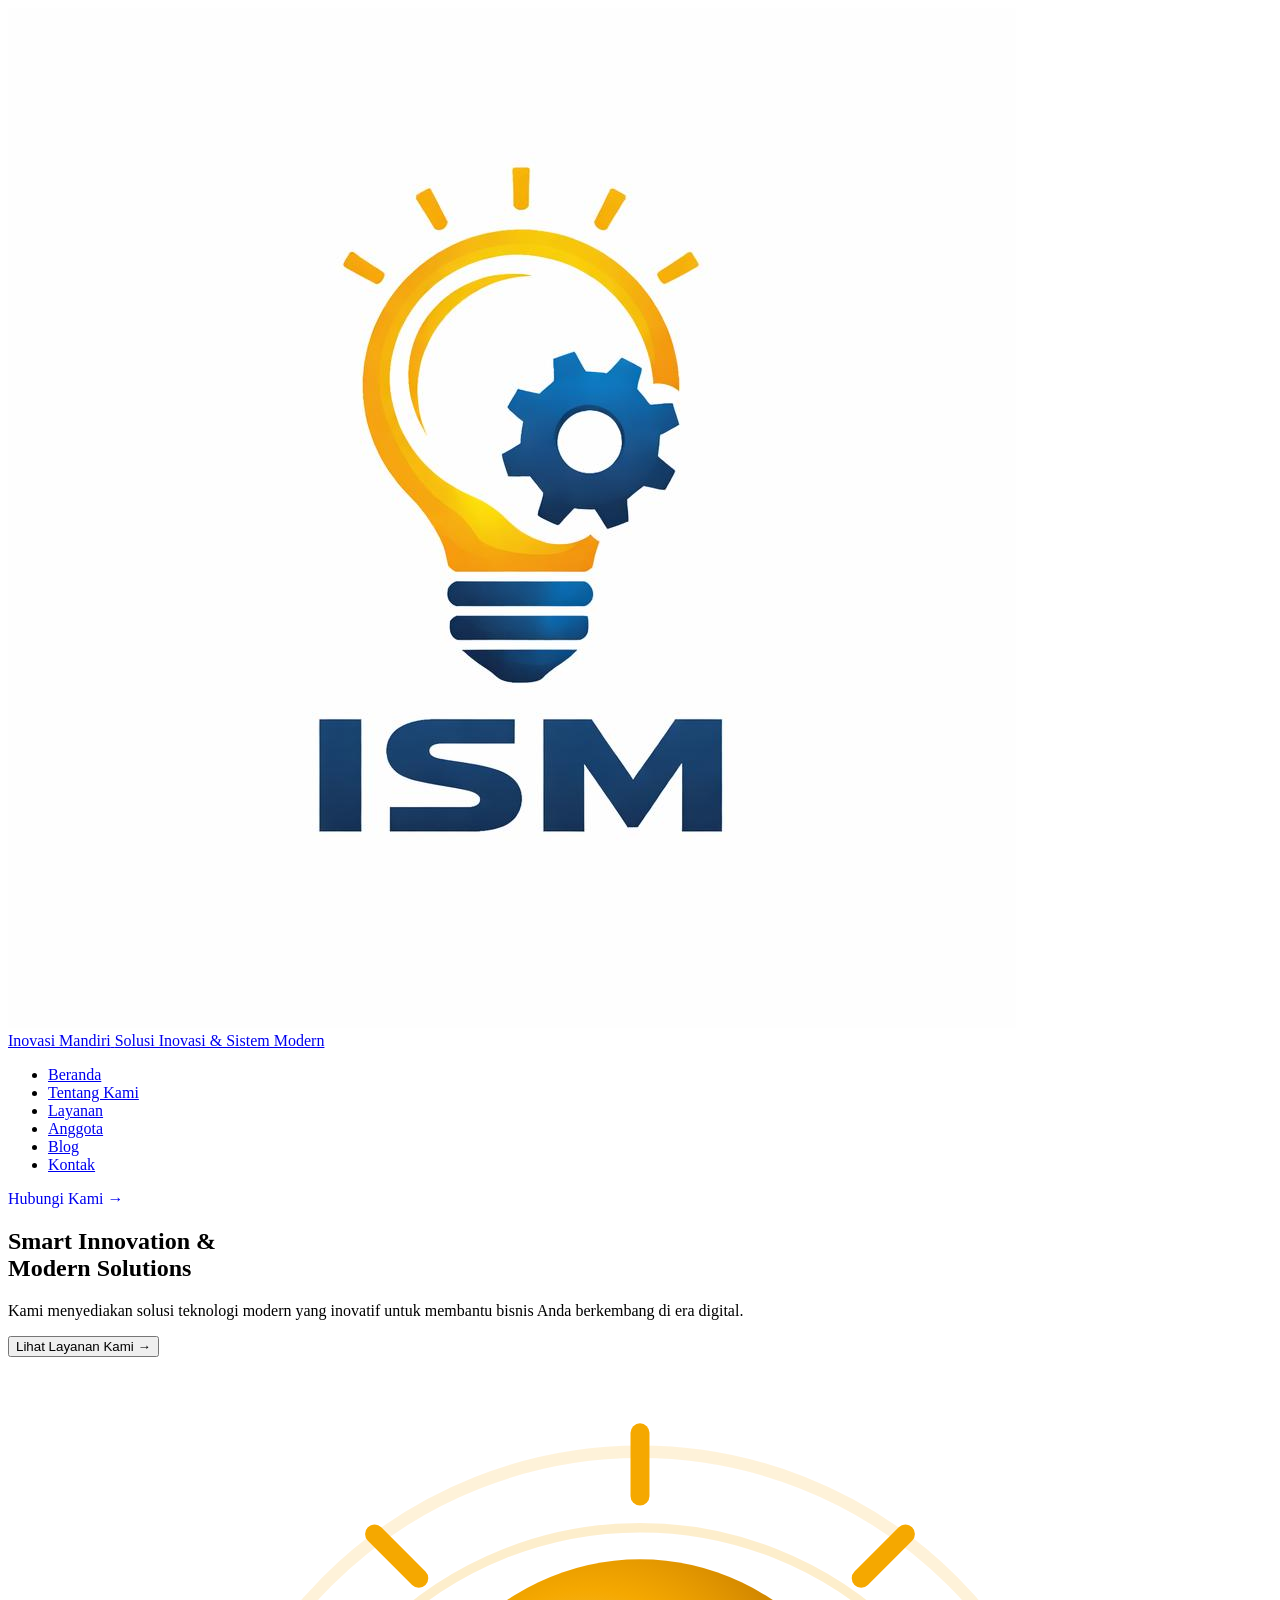
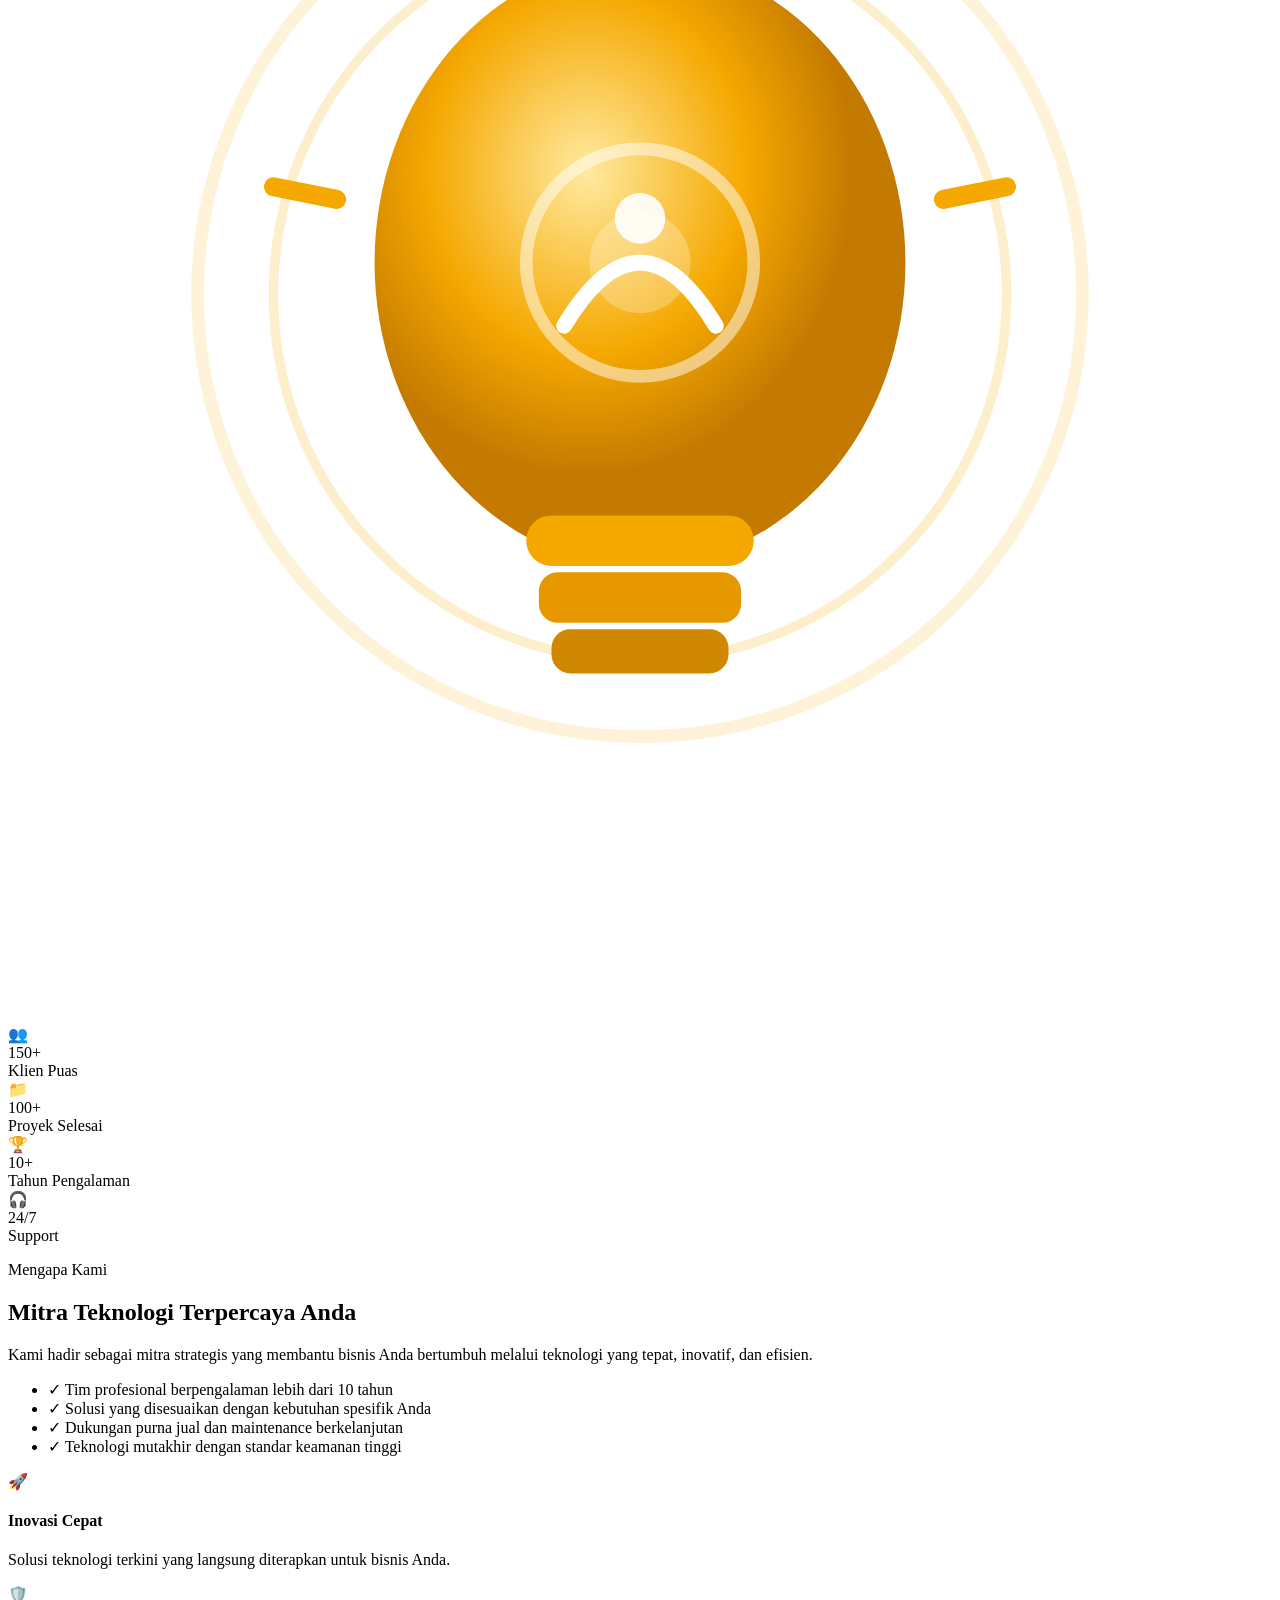
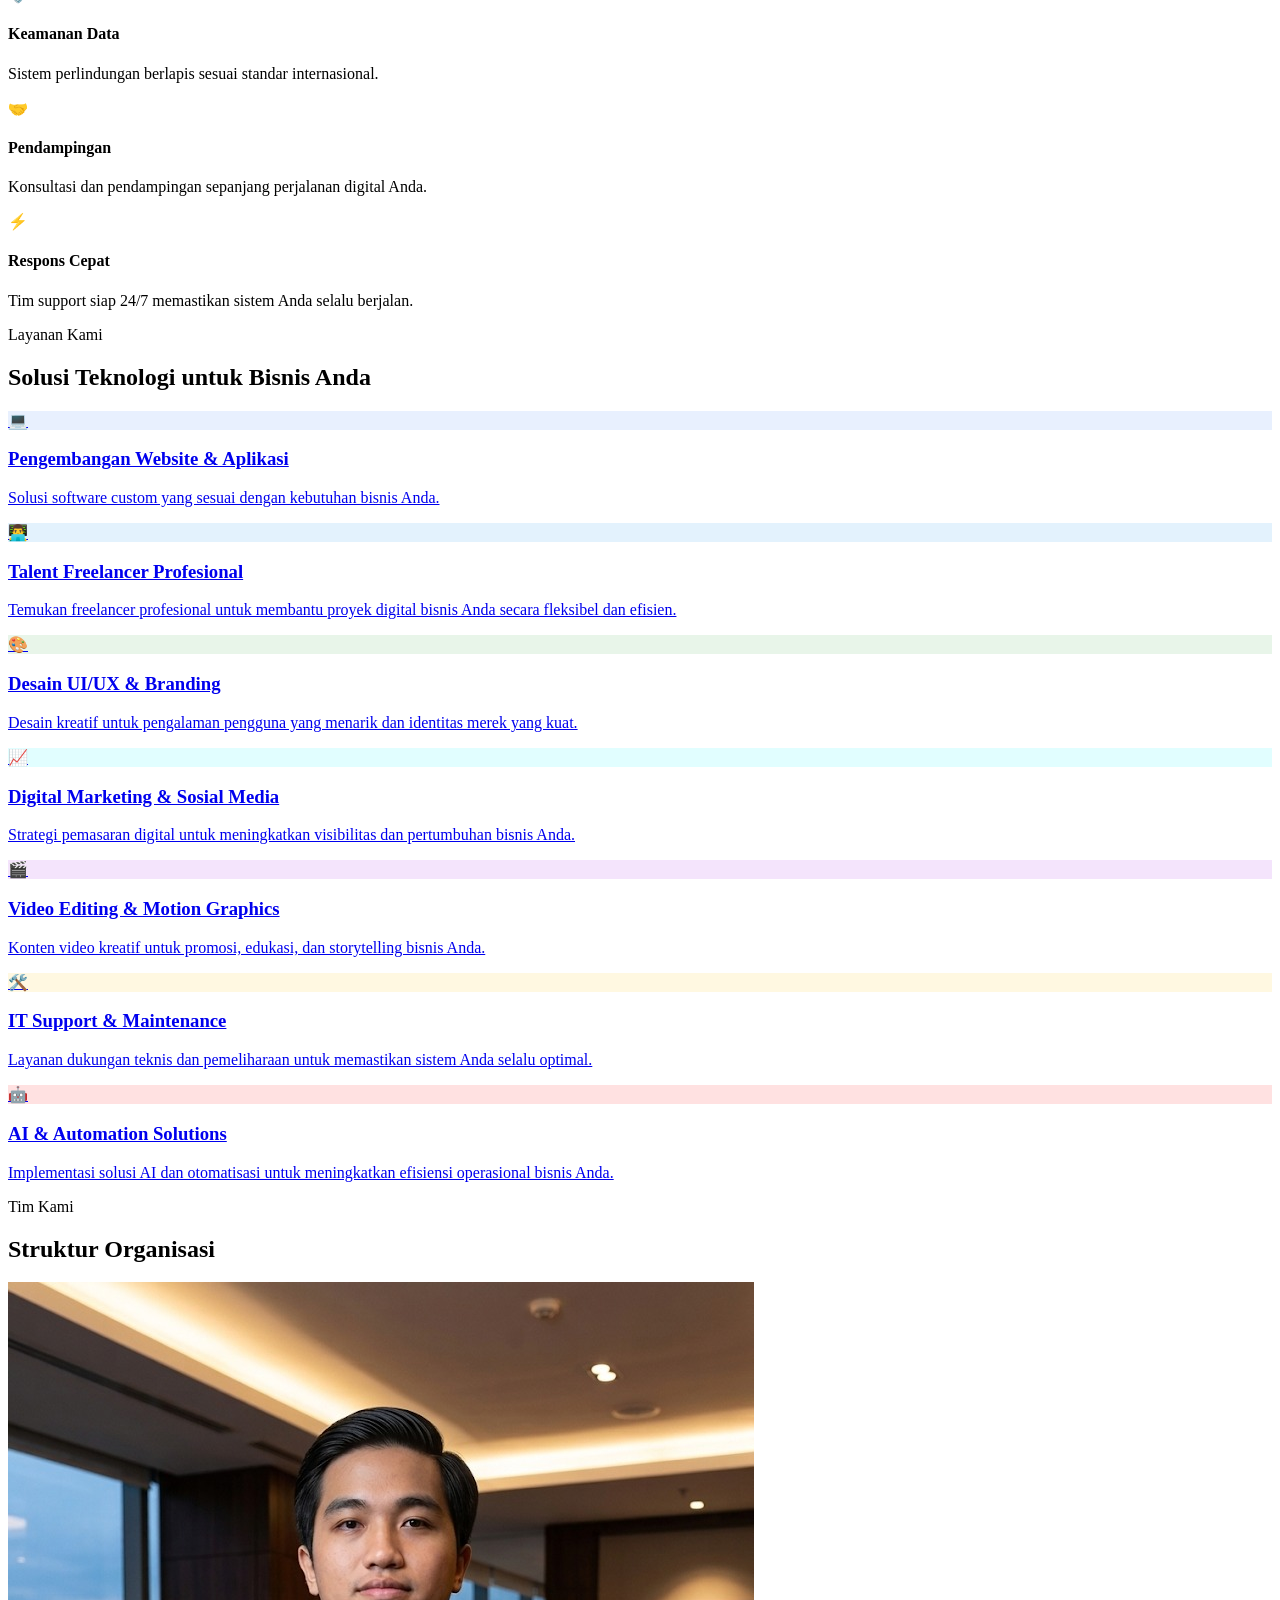
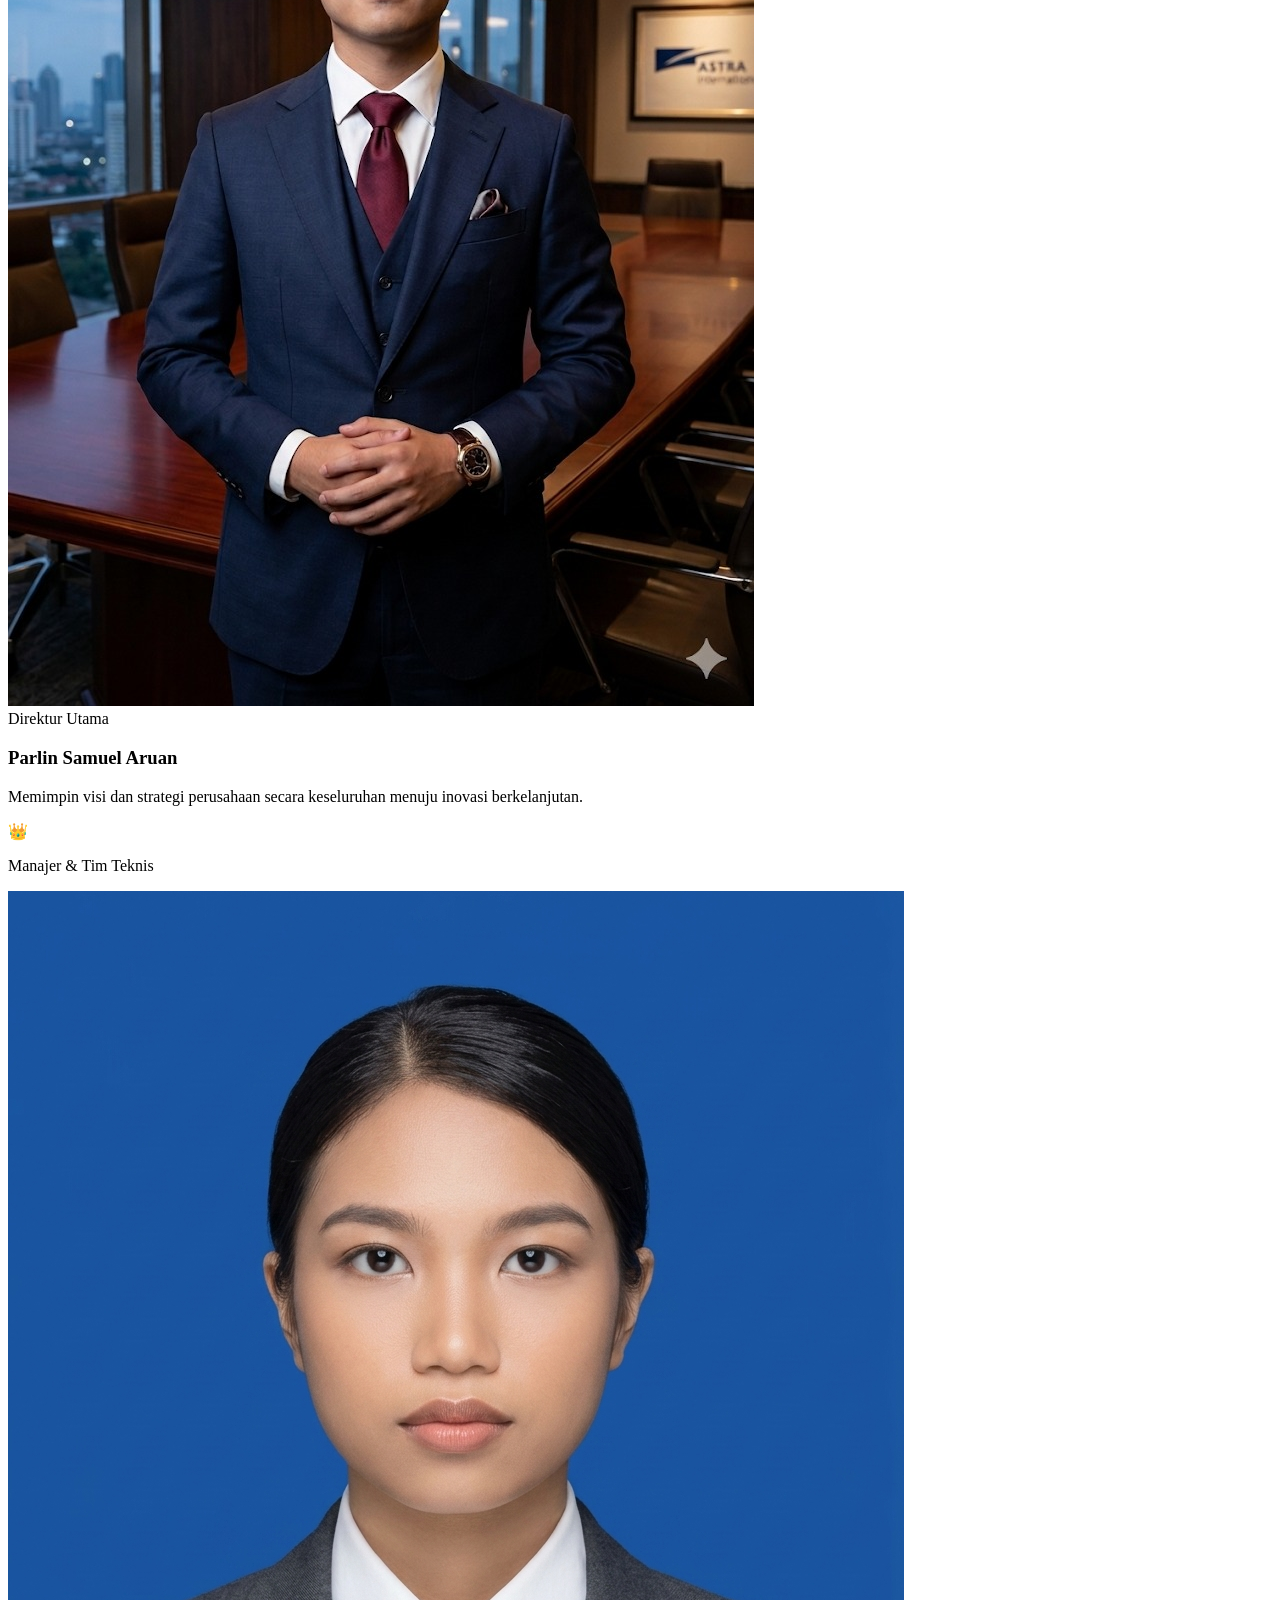
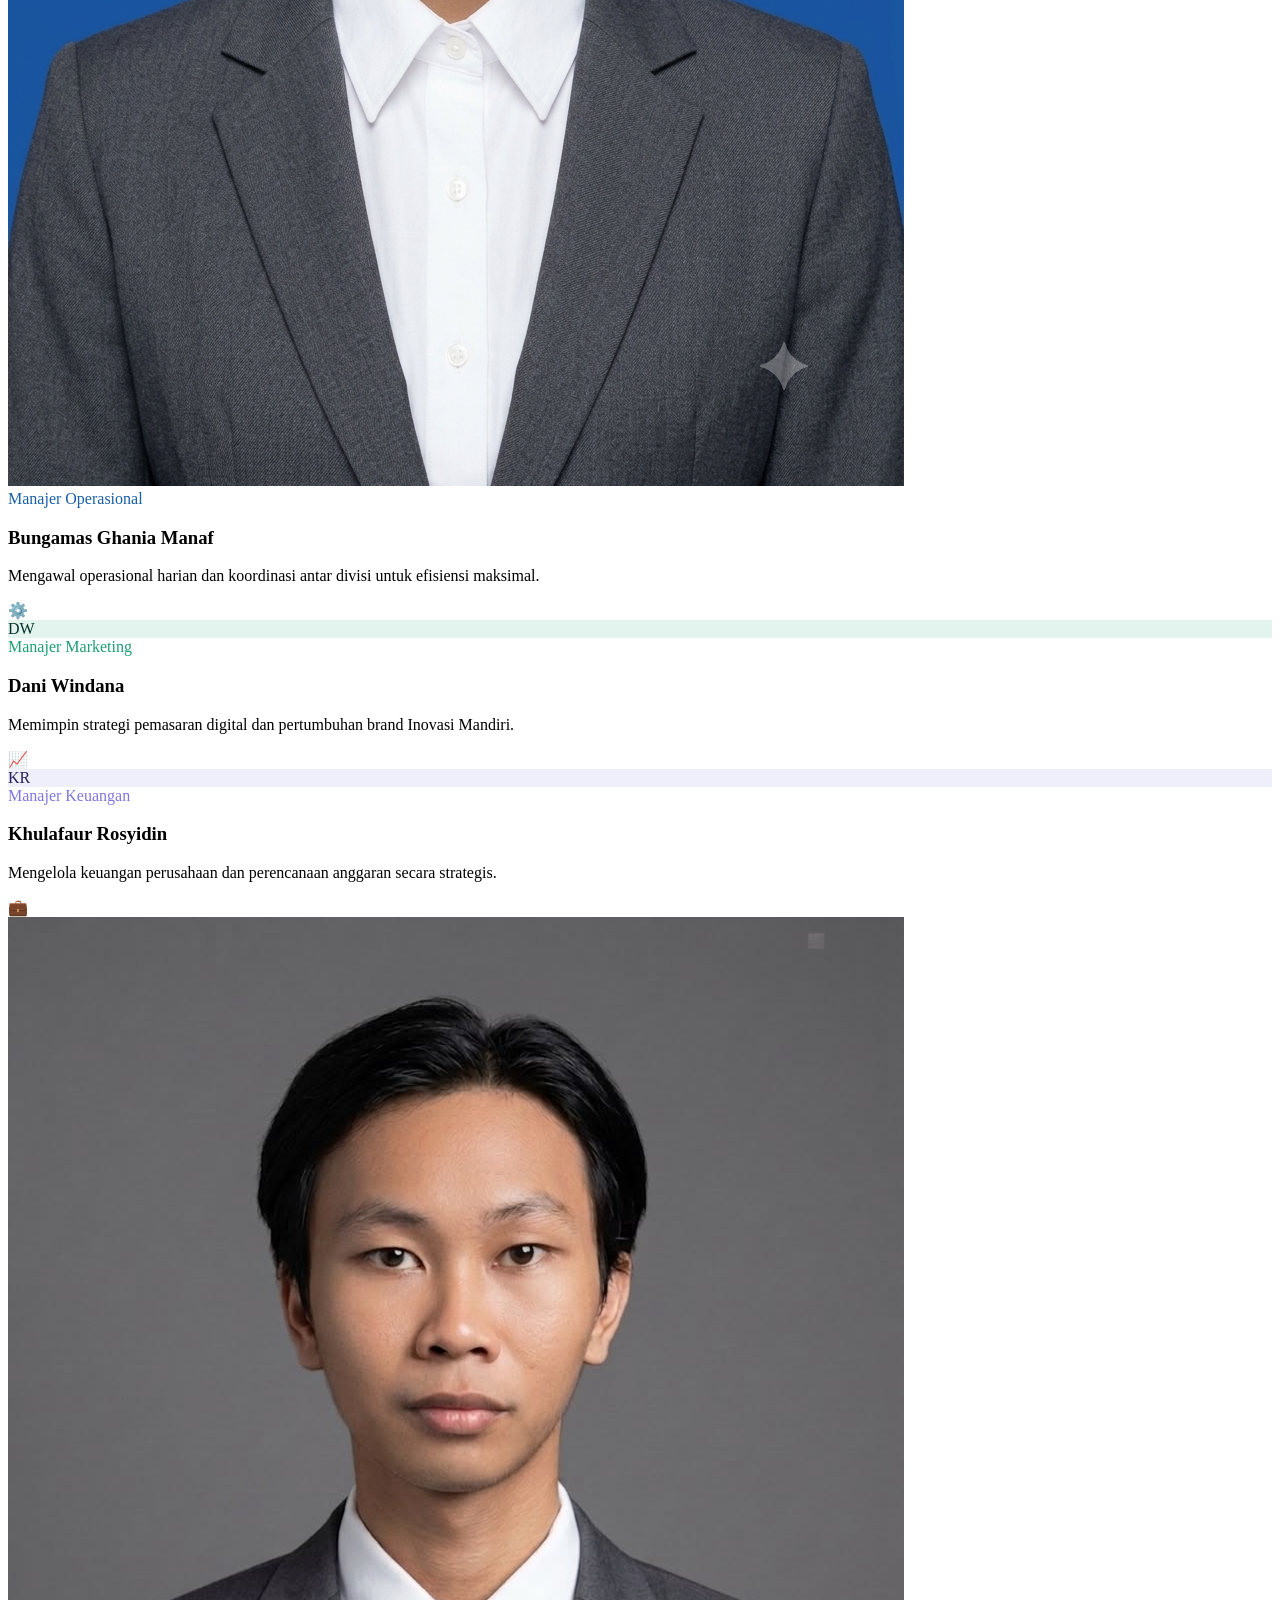
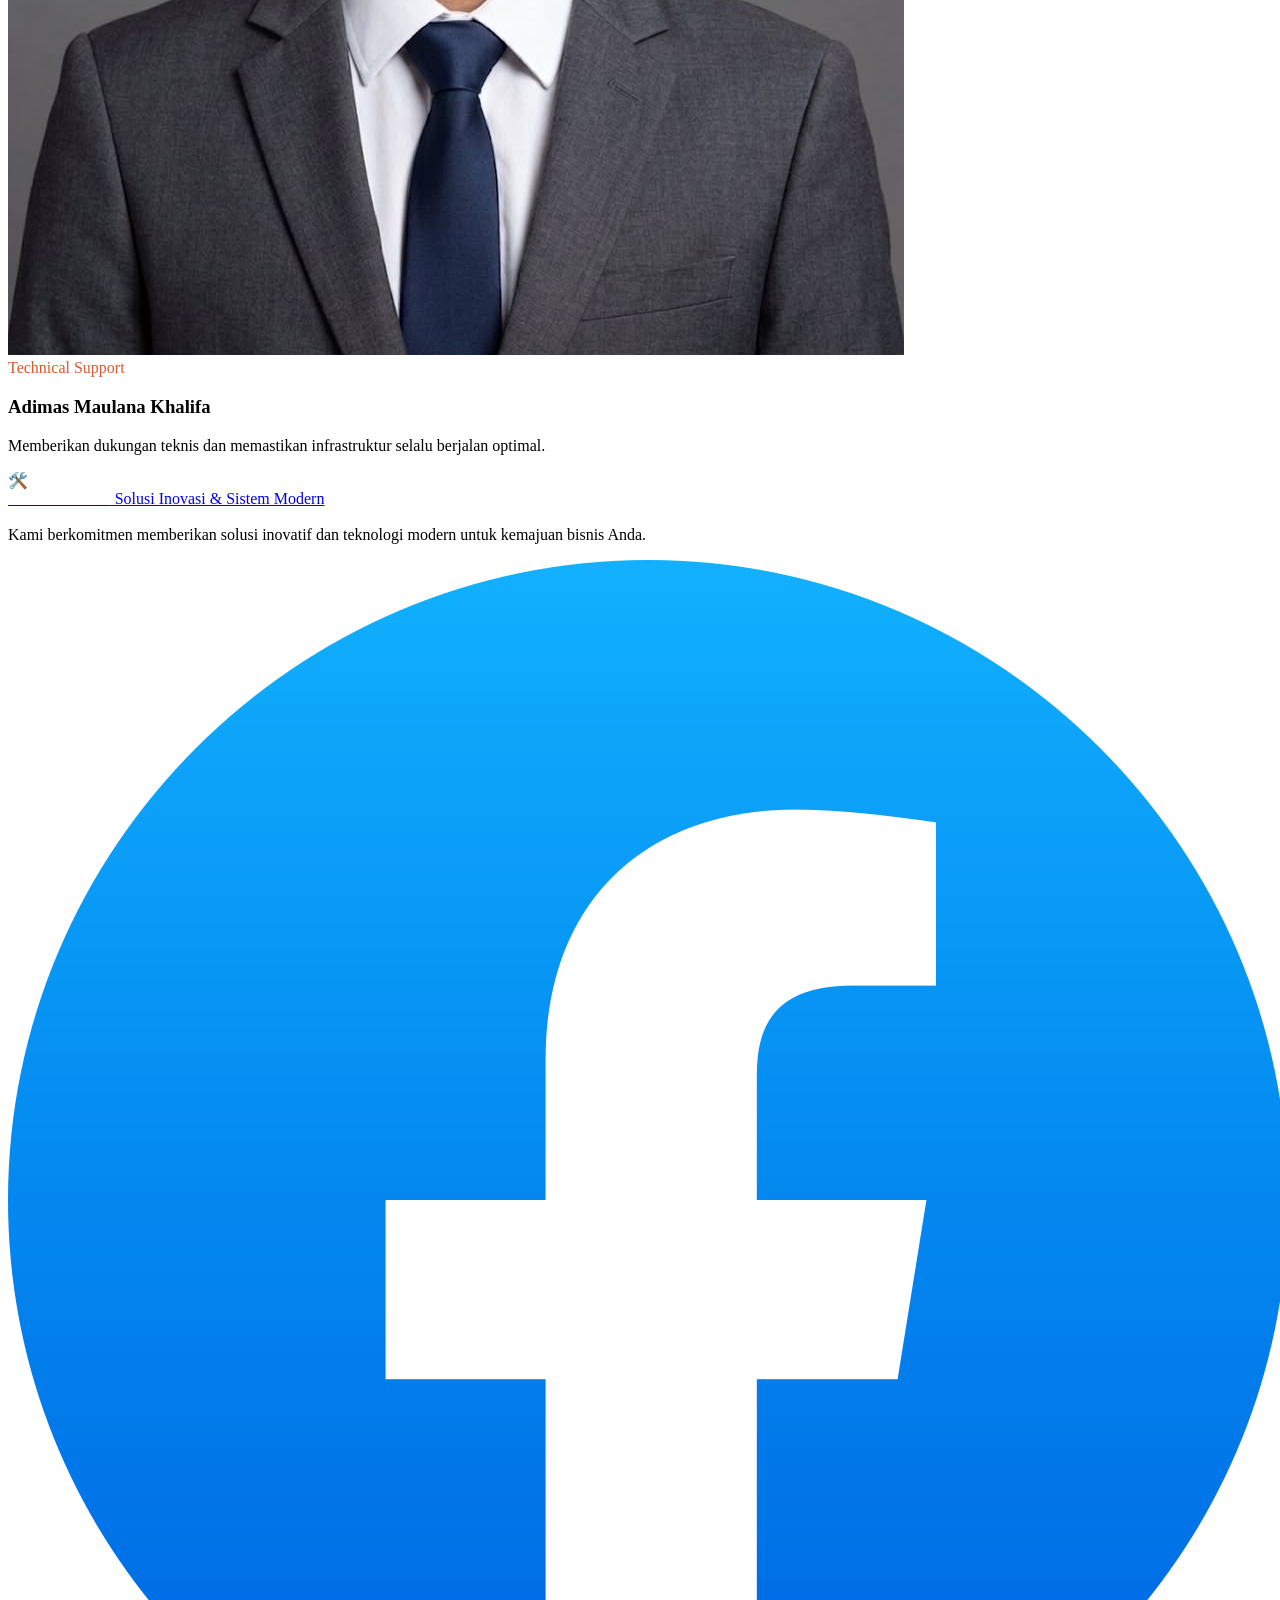
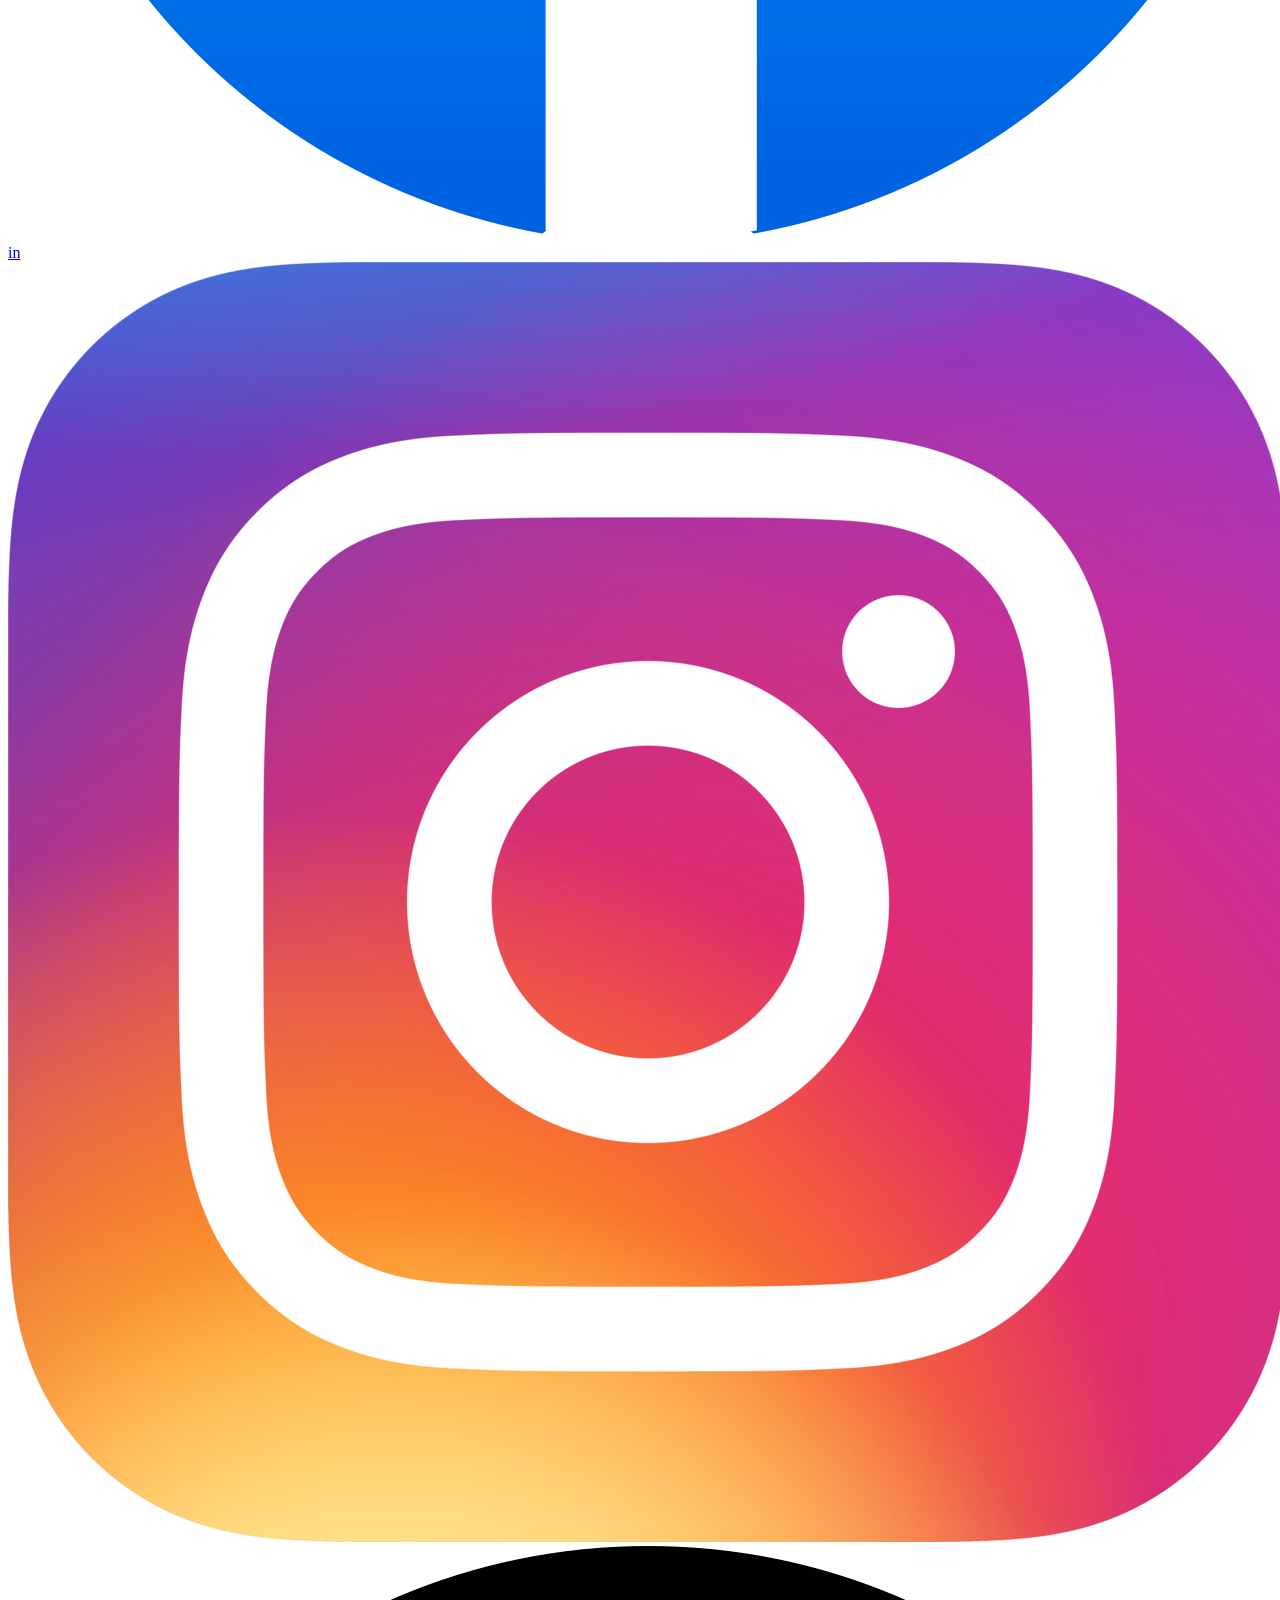
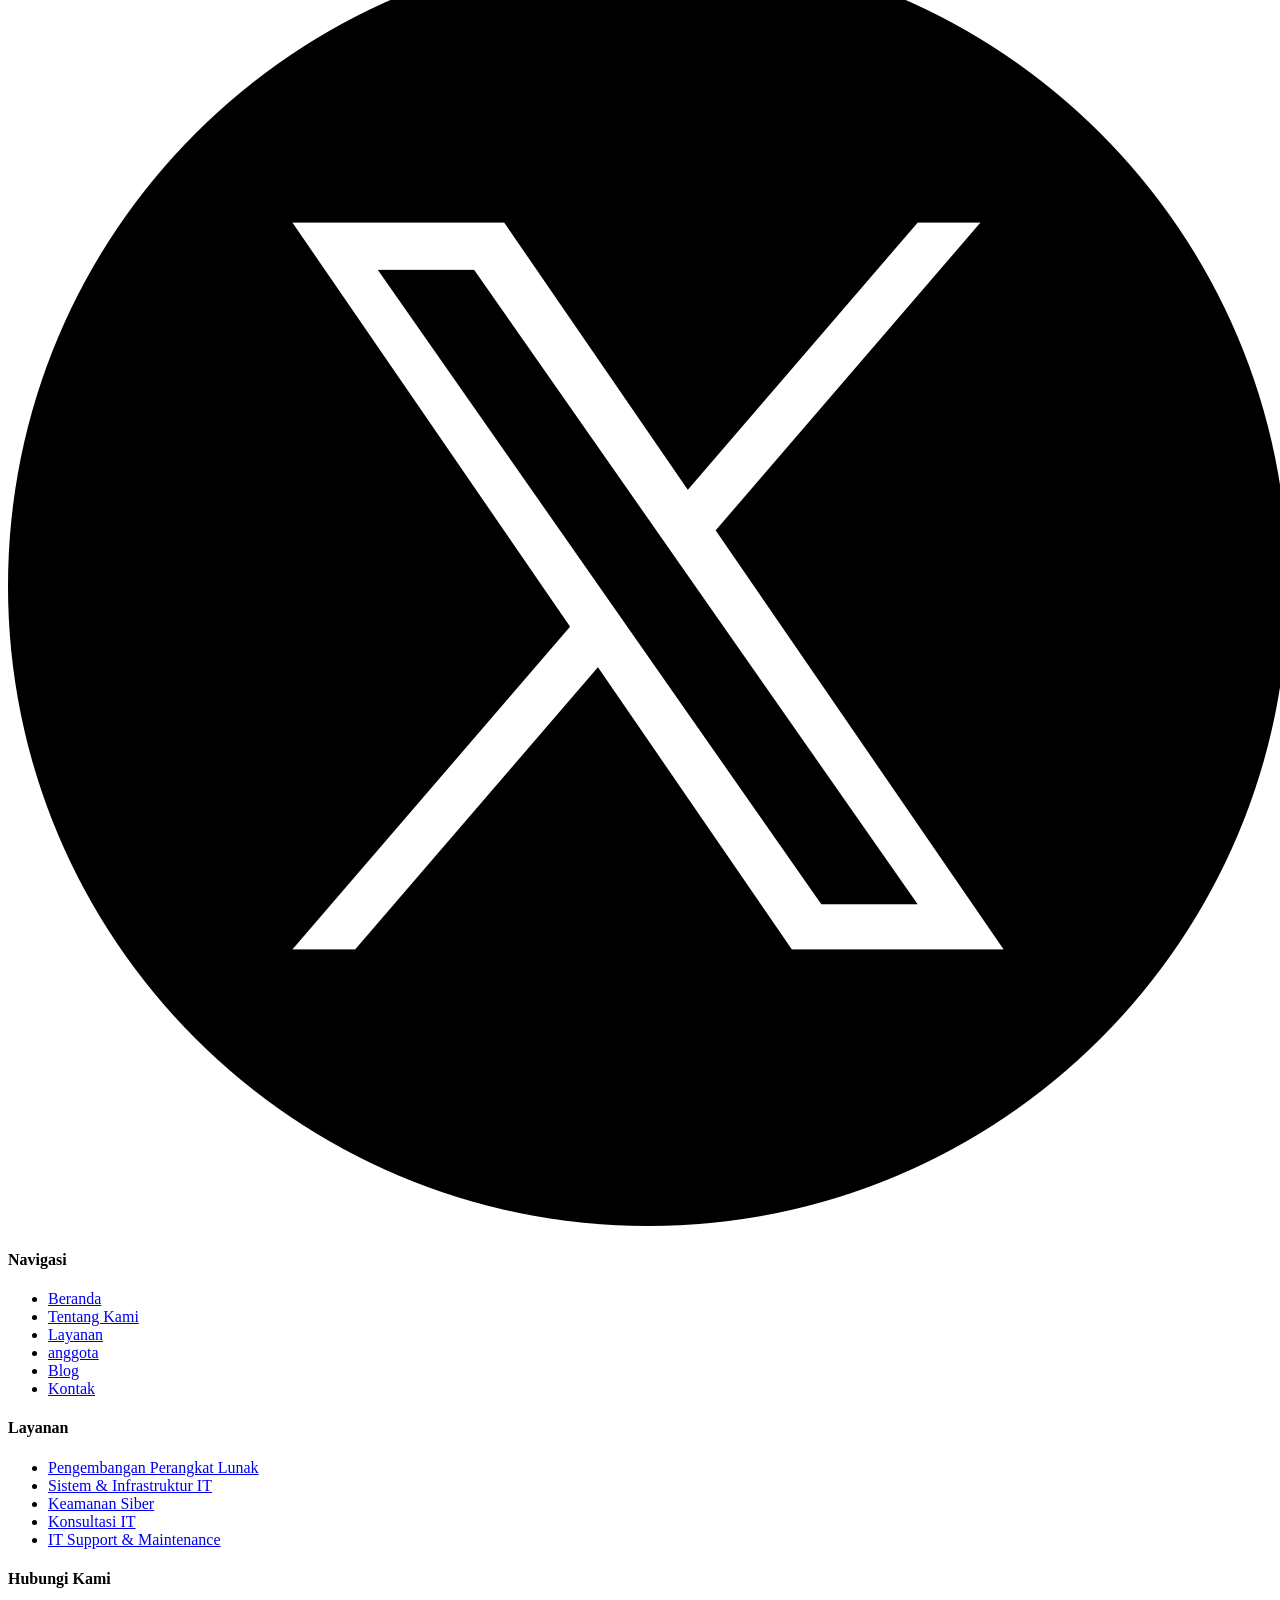
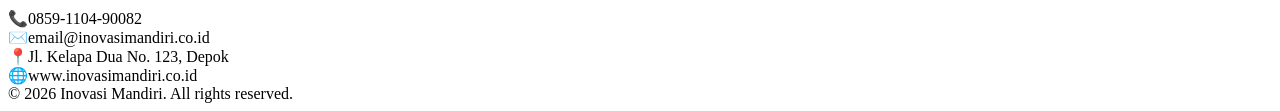
==== index.html @ a19eb8d0 "Add files via upload" ====
<!DOCTYPE html>
<html lang="id">

<head>
  <meta charset="UTF-8" />
  <meta name="viewport" content="width=device-width, initial-scale=1.0" />

  <title>Inovasi Mandiri – Solusi Teknologi Modern</title>

  <!-- Google Fonts -->
  <link
    href="https://fonts.googleapis.com/css2?family=Plus+Jakarta+Sans:wght@400;500;600;700;800&family=Sora:wght@300;400;600;700&display=swap"
    rel="stylesheet">

  <!-- CSS -->
  <link rel="stylesheet" href="css/style.css">
</head>

<body>

  <!-- ================= NAVBAR ================= -->
  <nav>

    <a href="#" class="logo">

      <img src="assets/logo.jpeg" alt="Logo Inovasi Mandiri" class="logo-img">

      <div class="logo-text">
        <span class="brand">Inovasi Mandiri</span>

        <span class="tagline">
          Solusi Inovasi &amp; Sistem Modern
        </span>
      </div>

    </a>

    <ul class="nav-links">

      <li><a href="#" class="active">Beranda</a></li>
      <li><a href="#tentang">Tentang Kami</a></li>
      <li><a href="#layanan">Layanan</a></li>
      <li><a href="anggota_page.html">Anggota</a></li>
      <li><a href="#blog">Blog</a></li>
      <li><a href="#kontak">Kontak</a></li>

    </ul>

    <a href="https://wa.me/62859110490082" class="btn-nav" target="_blank" style="text-decoration: none;">
      Hubungi Kami →
    </a>

  </nav>



  <!-- ================= HERO ================= -->
  <section class="hero">

    <div class="hero-content">

      <h1>
        Smart Innovation &amp;<br>
        <span>Modern Solutions</span>
      </h1>

      <p>
        Kami menyediakan solusi teknologi modern
        yang inovatif untuk membantu bisnis Anda
        berkembang di era digital.
      </p>

      <div class="hero-cta">

        <a href="#layanan" style="text-decoration: none;">
          <button class="btn-primary">
            Lihat Layanan Kami →
          </button>
        </a>
      </div>
    </div>


    <div class="hero-visual">

      <div class="bulb-wrap">

        <div class="bulb-glow"></div>

        <svg class="bulb-svg" viewBox="0 0 200 200" fill="none" xmlns="http://www.w3.org/2000/svg">

          <circle cx="100" cy="85" r="70" stroke="rgba(245,168,0,0.15)" stroke-width="2" />

          <circle cx="100" cy="85" r="58" stroke="rgba(245,168,0,0.2)" stroke-width="1.5" />

          <ellipse cx="100" cy="80" rx="42" ry="48" fill="url(#bulbGrad)" />

          <path d="M88 90 Q100 70 112 90" stroke="#fff" stroke-width="2.5" fill="none" stroke-linecap="round" />

          <circle cx="100" cy="73" r="4" fill="white" opacity="0.9" />

          <rect x="82" y="120" width="36" height="8" rx="4" fill="#f5a800" />

          <rect x="84" y="129" width="32" height="8" rx="3" fill="#e69800" />

          <rect x="86" y="138" width="28" height="7" rx="3" fill="#d08800" />

          <line x1="100" y1="22" x2="100" y2="12" stroke="#f5a800" stroke-width="3" stroke-linecap="round" />

          <line x1="135" y1="35" x2="142" y2="28" stroke="#f5a800" stroke-width="3" stroke-linecap="round" />

          <line x1="148" y1="70" x2="158" y2="68" stroke="#f5a800" stroke-width="3" stroke-linecap="round" />

          <line x1="65" y1="35" x2="58" y2="28" stroke="#f5a800" stroke-width="3" stroke-linecap="round" />

          <line x1="52" y1="70" x2="42" y2="68" stroke="#f5a800" stroke-width="3" stroke-linecap="round" />

          <circle cx="100" cy="80" r="18" stroke="rgba(255,255,255,0.5)" stroke-width="2" fill="none" />

          <circle cx="100" cy="80" r="8" fill="rgba(255,255,255,0.25)" />

          <defs>

            <radialGradient id="bulbGrad" cx="40%" cy="35%">

              <stop offset="0%" stop-color="#ffeaa0" />

              <stop offset="60%" stop-color="#f5a800" />

              <stop offset="100%" stop-color="#c47a00" />

            </radialGradient>

          </defs>

        </svg>

      </div>

    </div>

  </section>

  <!-- STATS Review -->
  <section class="stats">
    <div class="stats-grid">
      <div class="stat-item">
        <div class="stat-icon">👥</div>
        <div class="stat-num">150<span>+</span></div>
        <div class="stat-label">Klien Puas</div>
      </div>
      <div class="stat-item">
        <div class="stat-icon">📁</div>
        <div class="stat-num">100<span>+</span></div>
        <div class="stat-label">Proyek Selesai</div>
      </div>
      <div class="stat-item">
        <div class="stat-icon">🏆</div>
        <div class="stat-num">10<span>+</span></div>
        <div class="stat-label">Tahun Pengalaman</div>
      </div>
      <div class="stat-item">
        <div class="stat-icon">🎧</div>
        <div class="stat-num">24<span>/7</span></div>
        <div class="stat-label">Support</div>
      </div>
    </div>
  </section>

  <!-- WHY US -->
  <section class="whyus" id="tentang">
    <div class="whyus-inner">
      <div class="whyus-text">
        <p class="section-label" style="text-align:left;">Mengapa Kami</p>
        <h2 class="section-title">Mitra Teknologi Terpercaya Anda</h2>
        <p>Kami hadir sebagai mitra strategis yang membantu bisnis Anda bertumbuh melalui teknologi yang tepat,
          inovatif, dan efisien.</p>
        <ul class="feature-list">
          <li><span class="check">✓</span> Tim profesional berpengalaman lebih dari 10 tahun</li>
          <li><span class="check">✓</span> Solusi yang disesuaikan dengan kebutuhan spesifik Anda</li>
          <li><span class="check">✓</span> Dukungan purna jual dan maintenance berkelanjutan</li>
          <li><span class="check">✓</span> Teknologi mutakhir dengan standar keamanan tinggi</li>
        </ul>
      </div>
      <div class="whyus-cards">
        <div class="mini-card">
          <div class="mc-icon">🚀</div>
          <h4>Inovasi Cepat</h4>
          <p>Solusi teknologi terkini yang langsung diterapkan untuk bisnis Anda.</p>
        </div>
        <div class="mini-card">
          <div class="mc-icon">🛡️</div>
          <h4>Keamanan Data</h4>
          <p>Sistem perlindungan berlapis sesuai standar internasional.</p>
        </div>
        <div class="mini-card">
          <div class="mc-icon">🤝</div>
          <h4>Pendampingan</h4>
          <p>Konsultasi dan pendampingan sepanjang perjalanan digital Anda.</p>
        </div>
        <div class="mini-card">
          <div class="mc-icon">⚡</div>
          <h4>Respons Cepat</h4>
          <p>Tim support siap 24/7 memastikan sistem Anda selalu berjalan.</p>
        </div>
      </div>
    </div>
  </section>

<!-- ================= SERVICES ================= -->
<section class="services" id="layanan">

    <p class="section-label">
        Layanan Kami
    </p>

    <h2 class="section-title">
        Solusi Teknologi untuk Bisnis Anda
    </h2>

    <div class="services-grid">

        <!-- Website & Aplikasi -->
        <a href="software.html" class="service-card">
            <div class="service-icon" style="background:#e8f0fe;">
                💻
            </div>

            <h3>Pengembangan Website & Aplikasi</h3>

            <p>
                Solusi software custom yang sesuai
                dengan kebutuhan bisnis Anda.
            </p>
        </a>

        <!-- Freelancer -->
        <a href="freelancer_page.html" class="service-card">
            <div class="service-icon" style="background:#e3f2fd;">
                👨‍💻
            </div>

            <h3>Talent Freelancer Profesional</h3>

            <p>
                Temukan freelancer profesional
                untuk membantu proyek digital bisnis Anda secara fleksibel dan efisien.
            </p>
        </a>

        <!-- UI UX -->
        <a href="desain_page.html" class="service-card">
            <div class="service-icon" style="background:#e8f5e9;">
                🎨
            </div>

            <h3>Desain UI/UX & Branding</h3>

            <p>
                Desain kreatif untuk pengalaman pengguna
                yang menarik dan identitas merek yang kuat.
            </p>
        </a>

        <!-- Digital Marketing -->
        <a href="digital_market_page.html" class="service-card">
            <div class="service-icon" style="background:#e1feff;">
                📈
            </div>

            <h3>Digital Marketing & Sosial Media</h3>

            <p>
                Strategi pemasaran digital untuk meningkatkan
                visibilitas dan pertumbuhan bisnis Anda.
            </p>
          </a>

        <!-- Video Editing -->
        <a href="vid_editing_page.html" class="service-card">
            <div class="service-icon" style="background:#f4e4fc;">
                🎬
            </div>

            <h3>Video Editing & Motion Graphics</h3>

            <p>
                Konten video kreatif untuk promosi,
                edukasi, dan storytelling bisnis Anda.
            </p>
          </a>

        <!-- IT Support -->
        <a href="it_support_page.html" class="service-card">
            <div class="service-icon" style="background:#fff8e1;">
                🛠️
            </div>

            <h3>IT Support & Maintenance</h3>

            <p>
                Layanan dukungan teknis dan pemeliharaan
                untuk memastikan sistem Anda selalu optimal.
            </p>
          </a>

        <!-- AI -->
        <a href="AI_page.html" class="service-card">
            <div class="service-icon" style="background:#ffe1e1;">
                🤖
            </div>

            <h3>AI & Automation Solutions</h3>

            <p>
                Implementasi solusi AI dan otomatisasi
                untuk meningkatkan efisiensi operasional bisnis Anda.
            </p>
        </a>

    </div>

</section>

  <!-- ================= STRUKTUR ORGANISASI ================= -->
  <section class="org-section" id="organisasi">

    <p class="section-label">Tim Kami</p>
    <h2 class="section-title">Struktur Organisasi</h2>

    <div class="org-list">

      <!-- Direktur Utama -->
      <div class="org-card org-director">
        <div class="org-avatar">
          <img src="assets/foto profil_parlin.jpeg" alt="Parlin Samuel Aruan" class="org-avatar">
        </div>
        <div class="org-info">
          <span class="org-role">Direktur Utama</span>
          <h3 class="org-name">Parlin Samuel Aruan</h3>
          <p class="org-desc">Memimpin visi dan strategi perusahaan secara keseluruhan menuju inovasi berkelanjutan.</p>
        </div>
        <div class="org-icon-wrap">👑</div>
      </div>

      <div class="org-divider"></div>
      <p class="org-tier-label">Manajer &amp; Tim Teknis</p>

      <!-- Manajer Operasional -->
      <div class="org-card" style="--accent:#378ADD;">
        <div class="org-avatar">
          <img src="assets/foto profil_bungamas.png" alt="Bungamas Ghania Manaf" class="org-avatar">
        </div>
        <div class="org-info">
          <span class="org-role" style="color:#185FA5;">Manajer Operasional</span>
          <h3 class="org-name">Bungamas Ghania Manaf</h3>
          <p class="org-desc">Mengawal operasional harian dan koordinasi antar divisi untuk efisiensi maksimal.</p>
        </div>
        <div class="org-icon-wrap">⚙️</div>
      </div>

      <!-- Manajer Marketing -->
      <div class="org-card" style="--accent:#1D9E75;">
        <div class="org-avatar" style="background:rgba(29,158,117,0.12); color:#04342C;">DW</div>
        <div class="org-info">
          <span class="org-role" style="color:#1D9E75;">Manajer Marketing</span>
          <h3 class="org-name">Dani Windana</h3>
          <p class="org-desc">Memimpin strategi pemasaran digital dan pertumbuhan brand Inovasi Mandiri.</p>
        </div>
        <div class="org-icon-wrap">📈</div>
      </div>

      <!-- Manajer Keuangan -->
      <div class="org-card" style="--accent:#7F77DD;">
        <div class="org-avatar" style="background:rgba(127,119,221,0.12); color:#26215C;">KR</div>
        <div class="org-info">
          <span class="org-role" style="color:#7F77DD;">Manajer Keuangan</span>
          <h3 class="org-name">Khulafaur Rosyidin</h3>
          <p class="org-desc">Mengelola keuangan perusahaan dan perencanaan anggaran secara strategis.</p>
        </div>
        <div class="org-icon-wrap">💼</div>
      </div>

      <!-- Technical Support -->
      <div class="org-card" style="--accent:#D85A30;">
        <div class="org-avatar">
          <img src="assets/foto profil_adhimas.jpeg" alt="Adimas Maulana Khalifa" class="org-avatar">
        </div>
        <div class="org-info">
          <span class="org-role" style="color:#D85A30;">Technical Support</span>
          <h3 class="org-name">Adimas Maulana Khalifa</h3>
          <p class="org-desc">Memberikan dukungan teknis dan memastikan infrastruktur selalu berjalan optimal.</p>
        </div>
        <div class="org-icon-wrap">🛠️</div>
      </div>

    </div>

  </section>

  <!-- FOOTER -->
  <footer id="kontak">
    <div class="footer-grid">
      <div class="footer-brand">
        <a href="#" class="logo" style="margin-bottom: 2px; display:inline-flex;">
          <div class="logo-icon">
            <svg viewBox="0 0 28 28" fill="none" xmlns="http://www.w3.org/2000/svg">
              <circle cx="14" cy="11" r="7" stroke="#f5a800" stroke-width="2" />
              <rect x="11" y="19" width="6" height="2" rx="1" fill="#f5a800" />
              <rect x="12" y="22" width="4" height="2" rx="1" fill="#f5a800" />
              <path d="M10 12 L14 8 L18 12" stroke="white" stroke-width="1.5" stroke-linecap="round" />
              <circle cx="14" cy="12" r="1.5" fill="white" />
            </svg>
          </div>
          <div class="logo-text">
            <span class="brand" style="color:white;">Inovasi Mandiri</span>
            <span class="tagline">Solusi Inovasi &amp; Sistem Modern</span>
          </div>
        </a>
        <p>Kami berkomitmen memberikan solusi inovatif dan teknologi modern untuk kemajuan bisnis Anda.</p>
        <div class="social-links">
          <a href="#">
            <img src="assets/facebook logo.png" alt="Logo Inovasi Mandiri" class="footer-img">
          </a>
          <a href="#">in</a>
          <a href="#">
            <img src="assets/Instagram_icon.png" alt="Logo Inovasi Mandiri" class="footer-img">
          </a>
          <a href="#">
            <img src="assets/X_icon.png" alt="Logo Inovasi Mandiri" class="footer-img">
          </a>
        </div>
      </div>

      <div class="footer-col">
        <h4>Navigasi</h4>
        <ul>
          <li><a href="#">Beranda</a></li>
          <li><a href="#">Tentang Kami</a></li>
          <li><a href="#">Layanan</a></li>
          <li><a href="#">anggota</a></li>
          <li><a href="#">Blog</a></li>
          <li><a href="#">Kontak</a></li>
        </ul>
      </div>

      <div class="footer-col">
        <h4>Layanan</h4>
        <ul>
          <li><a href="#">Pengembangan Perangkat Lunak</a></li>
          <li><a href="#">Sistem &amp; Infrastruktur IT</a></li>
          <li><a href="#">Keamanan Siber</a></li>
          <li><a href="#">Konsultasi IT</a></li>
          <li><a href="#">IT Support &amp; Maintenance</a></li>
        </ul>
      </div>

      <div class="footer-col">
        <h4>Hubungi Kami</h4>
        <div class="contact-item"><span class="ci-icon">📞</span><span>0859-1104-90082</span></div>
        <div class="contact-item"><span class="ci-icon">✉️</span><span>email@inovasimandiri.co.id</span></div>
        <div class="contact-item"><span class="ci-icon">📍</span><span>Jl. Kelapa Dua No. 123, Depok</span></div>
        <div class="contact-item"><span class="ci-icon">🌐</span><span>www.inovasimandiri.co.id</span></div>
      </div>
    </div>
    <div class="footer-bottom">
      © 2026 <span>Inovasi Mandiri</span>. All rights reserved.
    </div>
  </footer>

  <div class="accent-bar"></div>

  <!-- JS -->
  <script src="js/script.js"></script>

</body>

</html>
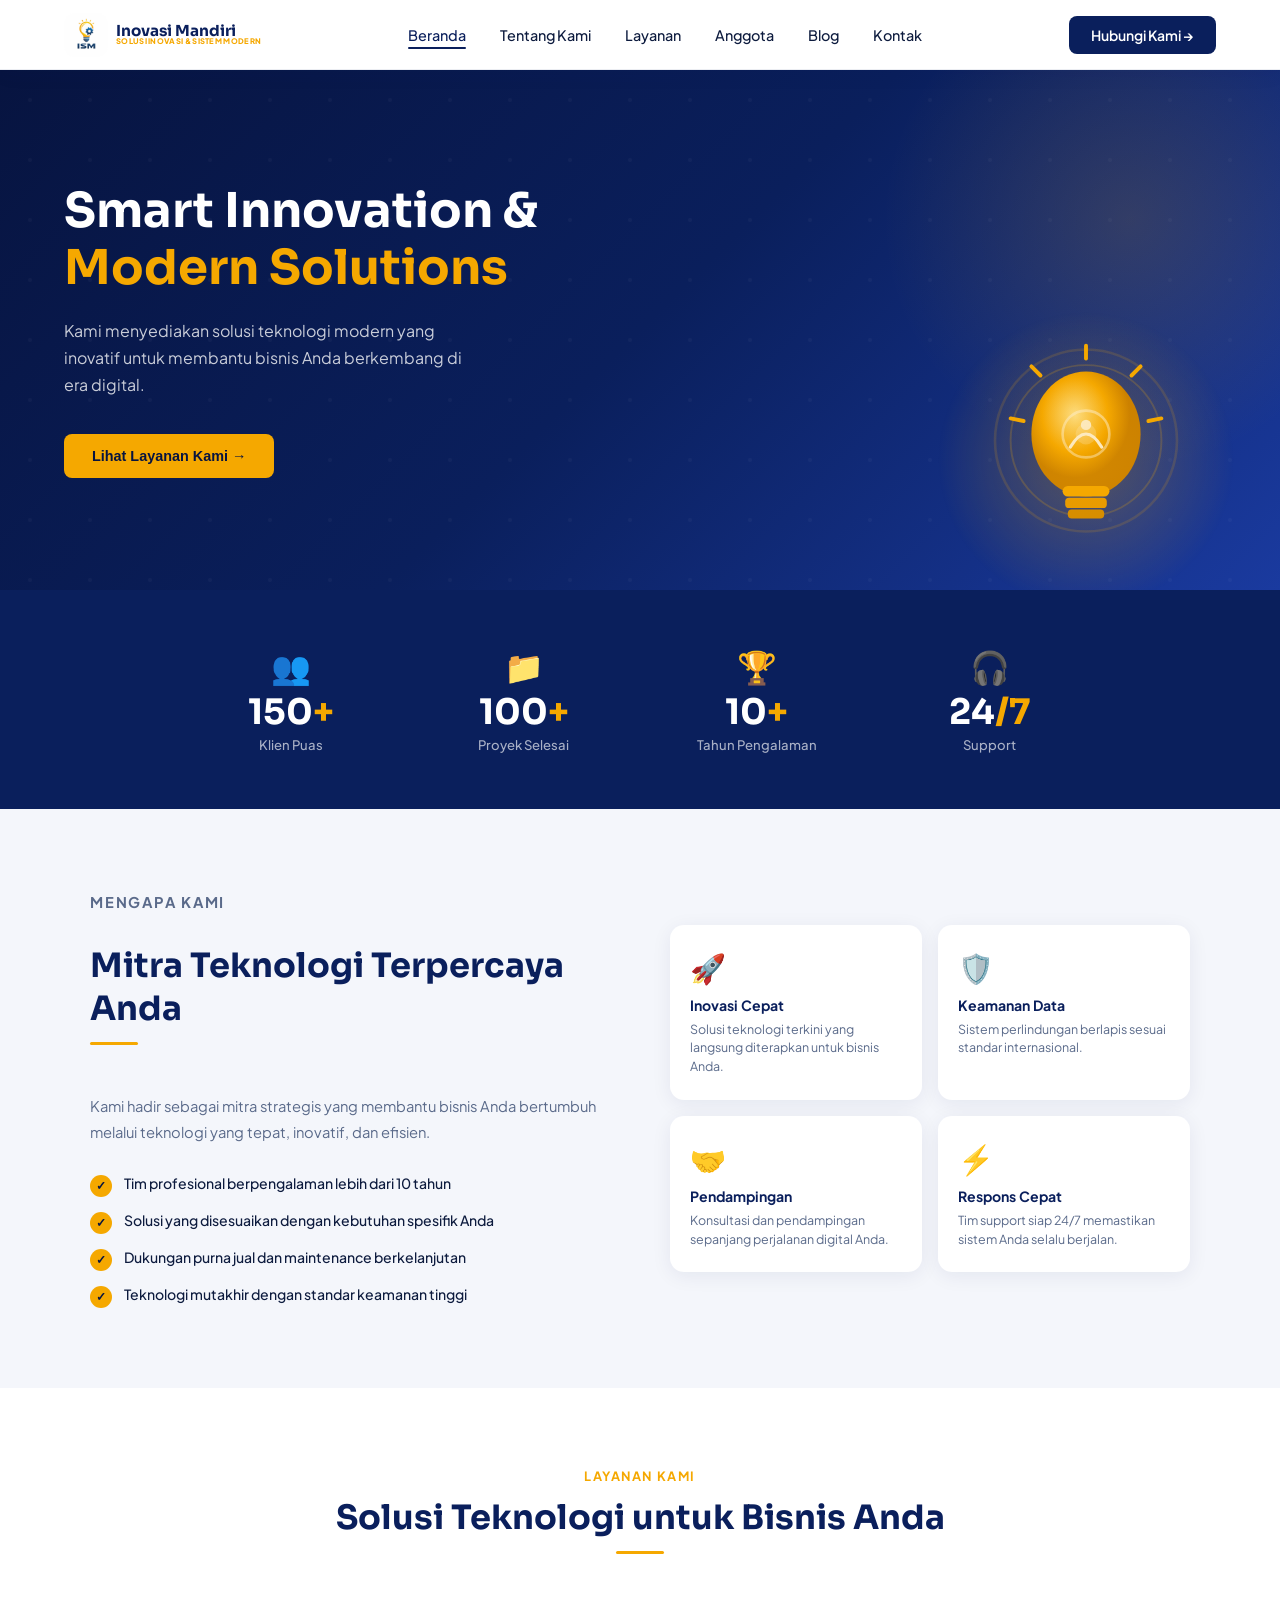
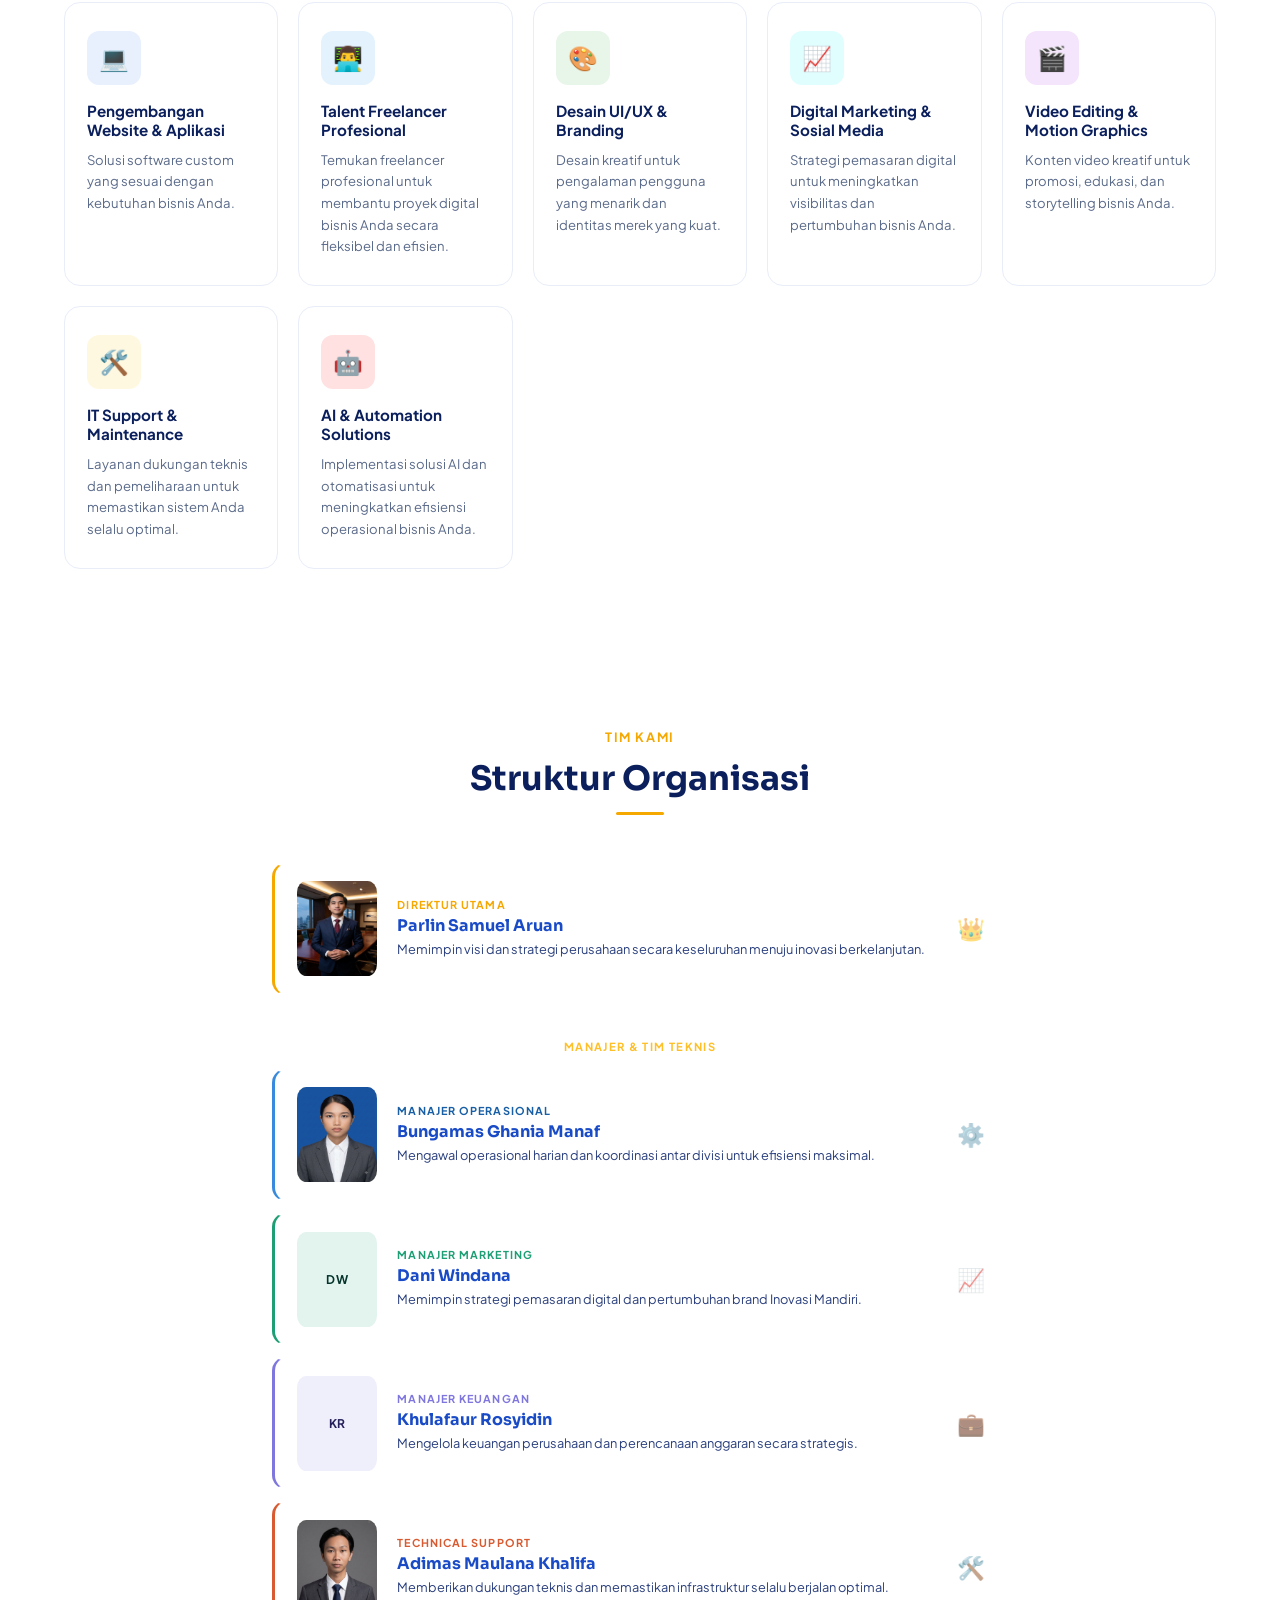
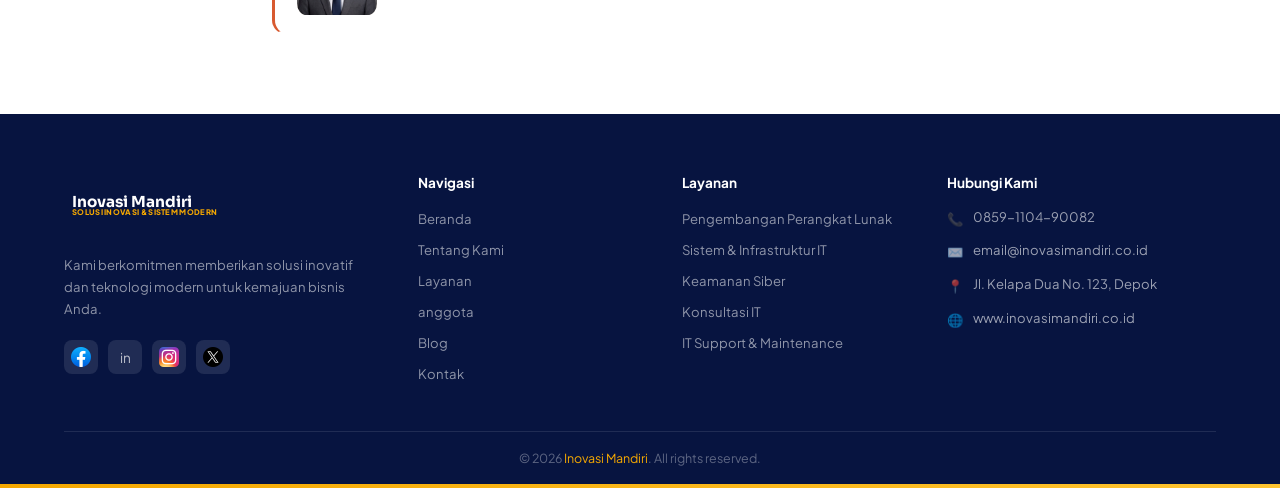
==== commit c7ad8380: "Update index.html" ====
--- a/index.html
+++ b/index.html
@@ -13,7 +13,7 @@
     rel="stylesheet">
 
   <!-- CSS -->
-  <link rel="stylesheet" href="css/style.css">
+  <link rel="stylesheet" href="CSS/style.css">
 </head>
 
 <body>
@@ -475,4 +475,4 @@
 
 </body>
 
-</html>+</html>
--- a/CSS/style.css
+++ b/CSS/style.css
@@ -0,0 +1,1084 @@
+:root {
+  --navy: #0a1f5c;
+  --navy-dark: #071440;
+  --navy-mid: #122680;
+  --gold: #f5a800;
+  --gold-light: #ffc430;
+  --white: #ffffff;
+  --gray-light: #f4f6fb;
+  --gray-text: #5a6a8a;
+  --text-dark: #0d1b3e;
+}
+
+/* ================= RESET ================= */
+
+*,
+*::before,
+*::after {
+  box-sizing: border-box;
+  margin: 0;
+  padding: 0;
+}
+
+body {
+  font-family: 'Plus Jakarta Sans', sans-serif;
+  color: var(--text-dark);
+  background: var(--white);
+  overflow-x: hidden;
+}
+
+/* ================= NAVBAR ================= */
+
+nav {
+  position: fixed;
+  top: 0;
+  left: 0;
+  right: 0;
+
+  z-index: 100;
+
+  background: rgba(255, 255, 255, 0.845);
+
+  backdrop-filter: blur(12px);
+
+  border-bottom: 1px solid rgba(10, 31, 92, 0.08);
+
+  display: flex;
+  align-items: center;
+  justify-content: space-between;
+
+  padding: 0 5%;
+
+  height: 70px;
+
+  box-shadow: 0 2px 20px rgba(10, 31, 92, 0.07);
+}
+
+.logo {
+  display: flex;
+  align-items: center;
+  gap: 8px;
+
+  text-decoration: none;
+
+  flex-shrink: 0;
+
+  height: 64px;
+
+  overflow: hidden;
+}
+
+.logo-img {
+  width: 44px; height: 44px;
+  border-radius: 10px;
+  object-fit: cover;
+  border: 1.5px solid var(--amber-border);
+}
+
+.logo-text {
+  display: flex;
+  flex-direction: column;
+  justify-content: center;
+
+  line-height: 1;
+}
+
+.logo-text .brand {
+  font-family: 'Sora', sans-serif;
+
+  font-weight: 700;
+  font-size: 0.95rem;
+
+  color: var(--navy);
+
+  white-space: nowrap;
+}
+
+.logo-text .tagline {
+  font-size: 0.48rem;
+
+  color: var(--gold);
+
+  font-weight: 800;
+
+  letter-spacing: 0.04em;
+
+  text-transform: uppercase;
+
+  white-space: nowrap;
+}
+
+/* NAV LINKS */
+
+.nav-links {
+  display: flex;
+  align-items: center;
+  justify-content: center;
+
+  gap: 34px;
+
+  list-style: none;
+
+  margin: 0;
+  padding: 0;
+
+  flex: 1;
+}
+
+.nav-links li {
+  list-style: none;
+}
+
+.nav-links a {
+  text-decoration: none;
+
+  font-size: 0.9rem;
+  font-weight: 500;
+
+  color: var(--text-dark);
+
+  position: relative;
+
+  padding-bottom: 5px;
+
+  transition: color 0.2s;
+
+  white-space: nowrap;
+}
+
+.nav-links a.active,
+.nav-links a:hover {
+  color: var(--navy);
+}
+
+.nav-links a.active::after {
+  content: '';
+
+  position: absolute;
+
+  left: 0;
+  right: 0;
+  bottom: 0;
+
+  height: 2px;
+
+  background: var(--navy);
+
+  border-radius: 2px;
+}
+
+/* NAV BUTTON */
+
+.btn-nav {
+  background: var(--navy);
+  color: var(--white);
+
+  border: none;
+  border-radius: 8px;
+
+  padding: 10px 22px;
+
+  font-size: 0.875rem;
+  font-weight: 600;
+
+  cursor: pointer;
+
+  display: flex;
+  align-items: center;
+  gap: 6px;
+
+  transition:
+    background 0.2s,
+    transform 0.15s;
+
+  font-family: inherit;
+
+  white-space: nowrap;
+
+  flex-shrink: 0;
+}
+
+.btn-nav:hover {
+  background: var(--navy-mid);
+
+  transform: translateY(-1px);
+}
+
+/* ================= HERO ================= */
+
+.hero {
+  margin-top: 70px;
+
+  background:
+    linear-gradient(
+      135deg,
+      var(--navy-dark) 0%,
+      var(--navy) 50%,
+      #1a3a9f 100%
+    );
+
+  min-height: 520px;
+
+  display: flex;
+  align-items: center;
+
+  padding: 60px 5%;
+
+  position: relative;
+
+  overflow: hidden;
+}
+
+.hero::before {
+  content: '';
+
+  position: absolute;
+
+  inset: 0;
+
+  background:
+    url("data:image/svg+xml,%3Csvg width='60' height='60' viewBox='0 0 60 60' xmlns='http://www.w3.org/2000/svg'%3E%3Cg fill='none' fill-rule='evenodd'%3E%3Cg fill='%23ffffff' fill-opacity='0.03'%3E%3Ccircle cx='30' cy='30' r='2'/%3E%3C/g%3E%3C/g%3E%3C/svg%3E");
+}
+
+.hero::after {
+  content: '';
+
+  position: absolute;
+
+  right: -100px;
+  top: -100px;
+
+  width: 500px;
+  height: 500px;
+
+  background:
+    radial-gradient(
+      circle,
+      rgba(245,168,0,0.15) 0%,
+      transparent 70%
+    );
+
+  pointer-events: none;
+}
+
+.hero-content {
+  position: relative;
+  z-index: 2;
+
+  max-width: 520px;
+
+  animation: fadeUp 0.7s ease both;
+}
+
+.hero-content h1 {
+  font-family: 'Sora', sans-serif;
+
+  font-size: clamp(2rem, 4vw, 3rem);
+
+  font-weight: 700;
+
+  color: var(--white);
+
+  line-height: 1.2;
+
+  margin-bottom: 20px;
+}
+
+.hero-content h1 span {
+  color: var(--gold);
+}
+
+.hero-content p {
+  font-size: 1rem;
+
+  color: rgba(255,255,255,0.78);
+
+  line-height: 1.7;
+
+  margin-bottom: 36px;
+
+  max-width: 400px;
+}
+
+.hero-cta {
+  display: flex;
+  gap: 16px;
+
+  flex-wrap: wrap;
+}
+
+/* HERO BUTTONS */
+
+.btn-primary{
+  background: var(--gold);
+  text-decoration: none;
+  color: inherit;
+}
+
+.btn-primary {
+  
+  background: var(--gold);
+
+  color: inherit;
+
+  color: var(--navy-dark);
+  
+  border: none;
+  border-radius: 8px;
+
+  padding: 14px 28px;
+
+  font-size: 0.9rem;
+  font-weight: 700;
+
+  cursor: pointer;
+
+  display: flex;
+
+  align-items: center;
+  justify-content: center;
+
+  gap: 8px;
+
+  transition:
+    background 0.2s,
+    transform 0.15s;
+}
+
+.btn-primary:hover {
+  background: var(--gold-light);
+
+  transform: translateY(-2px);
+
+  text-decoration: none;
+  color: inherit;
+}
+
+.btn-outline {
+  background: transparent;
+
+  color: var(--white);
+
+  border: 2px solid rgba(231,231,231,0.5);
+
+  border-radius: 8px;
+
+  padding: 14px 28px;
+
+  font-size: 0.9rem;
+  font-weight: 600;
+
+  cursor: pointer;
+
+  display: flex;
+  align-items: center;
+  gap: 8px;
+
+  transition:
+    border-color 0.2s,
+    transform 0.15s;
+}
+
+.btn-outline:hover {
+  border-color: var(--white);
+
+  transform: translateY(-2px);
+}
+
+/* HERO VISUAL */
+
+.hero-visual {
+  position: absolute;
+
+  right: 5%;
+  top: 50%;
+
+  transform: translateY(-50%);
+
+  z-index: 2;
+
+  animation: fadeUp 0.7s 0.25s ease both;
+}
+
+.bulb-wrap {
+  width: 260px;
+  height: 260px;
+
+  position: relative;
+
+  animation: float 4s ease-in-out infinite;
+}
+
+.bulb-glow {
+  position: absolute;
+
+  inset: -20px;
+
+  background:
+    radial-gradient(
+      circle,
+      rgba(245,168,0,0.3) 0%,
+      transparent 70%
+    );
+
+  border-radius: 50%;
+
+  animation: pulse 3s ease-in-out infinite;
+}
+
+.bulb-svg {
+  width: 100%;
+  height: 100%;
+  display: block;
+  object-fit: contain;
+}
+
+/* ================= SERVICES ================= */
+
+.services {
+  padding: 80px 5%;
+
+  background: var(--white);
+}
+
+.section-label {
+  text-align: center;
+
+  font-size: 0.8rem;
+  font-weight: 700;
+
+  letter-spacing: 0.12em;
+
+  text-transform: uppercase;
+
+  color: var(--gold);
+
+  margin-bottom: 12px;
+}
+
+.section-title {
+  text-align: center;
+
+  font-family: 'Sora', sans-serif;
+
+  font-size: clamp(1.5rem, 3vw, 2.1rem);
+
+  font-weight: 700;
+
+  color: var(--navy);
+
+  margin-bottom: 48px;
+}
+
+.section-title::after {
+  content: '';
+
+  display: block;
+
+  width: 48px;
+  height: 3px;
+
+  background: var(--gold);
+
+  margin: 12px auto 0;
+
+  border-radius: 2px;
+}
+
+.services-grid {
+  display: grid;
+
+  grid-template-columns:
+    repeat(auto-fit, minmax(200px, 1fr));
+
+  gap: 20px;
+}
+
+.service-card {
+  text-decoration: none;
+  color: inherit;
+}
+
+.service-card {
+  display: block;
+
+  text-decoration: none;
+
+  color: inherit;
+
+  background: var(--white);
+
+  border: 1.5px solid #e8edf8;
+
+  border-radius: 16px;
+
+  padding: 28px 22px;
+
+  transition:
+    transform .25s,
+    box-shadow .25s,
+    border-color .25s;
+
+  cursor: pointer;
+}
+
+.service-card:hover {
+  transform: translateY(-6px);
+
+  box-shadow: 0 16px 40px rgba(10,31,92,0.12);
+
+  border-color: var(--gold);
+}
+
+.service-icon {
+  width: 54px;
+  height: 54px;
+
+  border-radius: 12px;
+
+  display: flex;
+  align-items: center;
+  justify-content: center;
+
+  margin-bottom: 16px;
+
+  font-size: 1.5rem;
+}
+
+.service-card h3 {
+  font-size: 0.95rem;
+  font-weight: 700;
+
+  color: var(--navy);
+
+  margin-bottom: 10px;
+}
+
+.service-card p {
+  font-size: 0.82rem;
+
+  color: var(--gray-text);
+
+  line-height: 1.65;
+}
+
+/* ================= STATS ================= */
+
+.stats {
+  background: var(--navy);
+
+  padding: 56px 5%;
+}
+
+.stats-grid {
+  display: grid;
+
+  grid-template-columns: repeat(4, 1fr);
+
+  gap: 32px;
+
+  max-width: 900px;
+
+  margin: 0 auto;
+}
+
+.stat-item {
+  text-align: center;
+}
+
+.stat-icon {
+  font-size: 2rem;
+
+  margin-bottom: 8px;
+}
+
+.stat-num {
+  font-family: 'Sora', sans-serif;
+
+  font-size: 2.2rem;
+  font-weight: 700;
+
+  color: var(--white);
+
+  line-height: 1;
+
+  margin-bottom: 6px;
+}
+
+.stat-num span {
+  color: var(--gold);
+}
+
+.stat-label {
+  font-size: 0.82rem;
+
+  color: rgba(255,255,255,0.65);
+
+  font-weight: 500;
+}
+
+/* ================= WHY US ================= */
+
+.whyus {
+  padding: 80px 5%;
+
+  background: var(--gray-light);
+}
+
+.whyus-inner {
+  display: grid;
+
+  grid-template-columns: 1fr 1fr;
+
+  gap: 60px;
+
+  align-items: center;
+
+  max-width: 1100px;
+
+  margin: 0 auto;
+}
+
+.whyus-text .section-title {
+  text-align: left;
+}
+
+.whyus-text .section-title::after {
+  margin-left: 0;
+}
+
+.whyus-text p {
+  font-size: 0.92rem;
+
+  color: var(--gray-text);
+
+  line-height: 1.8;
+
+  margin-bottom: 28px;
+}
+
+.feature-list {
+  list-style: none;
+
+  display: flex;
+  flex-direction: column;
+
+  gap: 14px;
+}
+
+.feature-list li {
+  display: flex;
+  align-items: flex-start;
+
+  gap: 12px;
+
+  font-size: 0.88rem;
+  font-weight: 500;
+
+  color: var(--text-dark);
+}
+
+.check {
+  width: 22px;
+  height: 22px;
+
+  flex-shrink: 0;
+
+  background: var(--gold);
+
+  border-radius: 50%;
+
+  display: flex;
+  align-items: center;
+  justify-content: center;
+
+  font-size: 0.75rem;
+  font-weight: 800;
+
+  color: var(--navy-dark);
+
+  margin-top: 1px;
+}
+
+.whyus-cards {
+  display: grid;
+
+  grid-template-columns: 1fr 1fr;
+
+  gap: 16px;
+}
+
+.mini-card {
+  background: var(--white);
+
+  border-radius: 14px;
+
+  padding: 24px 20px;
+
+  box-shadow:
+    0 4px 20px rgba(10,31,92,0.07);
+
+  transition: transform 0.2s;
+}
+
+.mini-card:hover {
+  transform: translateY(-4px);
+}
+
+.mc-icon {
+  font-size: 1.8rem;
+
+  margin-bottom: 10px;
+}
+
+.mini-card h4 {
+  font-size: 0.88rem;
+  font-weight: 700;
+
+  color: var(--navy);
+
+  margin-bottom: 6px;
+}
+
+.mini-card p {
+  font-size: 0.78rem;
+
+  color: var(--gray-text);
+
+  line-height: 1.5;
+}
+
+/* ===== STRUKTUR ORGANISASI ===== */
+.org-section {
+  max-width: 800px;
+  margin: 0 auto;
+  padding: 5rem 2rem;
+  text-align: center;
+}
+
+.org-list {
+  display: flex;
+  flex-direction: column;
+  gap: 12px;
+  margin-top: 2.5rem;
+  text-align: left;
+}
+
+.org-card {
+  display: flex;
+  align-items: center;
+  gap: 1.25rem;
+  background: rgba(255,255,255,0.03);
+  border: 1px solid rgba(255,255,255,0.07);
+  border-left: 3px solid var(--accent, #f5a800);
+  border-radius: 14px;
+  padding: 1.1rem 1.4rem;
+  transition: transform 0.25s, border-color 0.25s;
+}
+.org-card:hover {
+  transform: translateX(4px);
+  border-color: var(--accent, #f5a800);
+}
+
+.org-director { --accent: #f5a800; }
+
+.org-avatar {
+  width: 80px; height: 95px;
+  border-radius: 12%;
+  background: rgba(245,168,0,0.12);
+  color: #c47a00;
+  display: flex; align-items: center; justify-content: center;
+  font-size: 12px; font-weight: 700;
+  letter-spacing: 0.05em;
+  flex-shrink: 0;
+}
+
+.org-info { flex: 1; }
+
+.org-role {
+  display: block;
+  font-size: 0.68rem;
+  font-weight: 700;
+  letter-spacing: 0.1em;
+  text-transform: uppercase;
+  color: #f5a800;
+  margin-bottom: 4px;
+}
+
+.org-name {
+  font-family: 'Sora', sans-serif;
+  font-size: 1rem;
+  font-weight: 700;
+  color: #1a4bc7;
+  margin: 0 0 4px;
+}
+
+.org-desc {
+  font-size: 0.8rem;
+  color: rgba(19, 42, 111, 0.901);
+  line-height: 1.55;
+  margin: 0;
+}
+
+.org-icon-wrap {
+  font-size: 1.4rem;
+  flex-shrink: 0;
+  opacity: 0.6;
+}
+
+.org-divider {
+  width: 1px;
+  height: 20px;
+  background: rgba(255, 255, 255, 0.073);
+  margin: 0 auto;
+}
+
+.org-tier-label {
+  font-size: 0.7rem;
+  font-weight: 700;
+  letter-spacing: 0.12em;
+  text-transform: uppercase;
+  color: rgba(255, 186, 24, 0.935);
+  text-align: center;
+  margin: 0 0 4px;
+}
+
+/* ================= FOOTER ================= */
+
+footer {
+  background: var(--navy-dark);
+
+  padding: 60px 5% 0;
+}
+
+.footer-img {
+  height: 20px;
+  width: 20px;
+
+  display: block;
+
+  object-fit: contain;
+
+  flex-shrink: 0;
+}
+
+.footer-grid {
+  display: grid;
+
+  grid-template-columns:
+    1.4fr 1fr 1fr 1.2fr;
+
+  gap: 40px;
+
+  padding-bottom: 48px;
+
+  border-bottom:
+    1px solid rgba(255,255,255,0.1);
+}
+
+.footer-brand p {
+  font-size: 0.82rem;
+
+  color: rgba(255,255,255,0.55);
+
+  line-height: 1.7;
+
+  margin: 14px 0 20px;
+}
+
+.social-links {
+  display: flex;
+  gap: 10px;
+}
+
+.social-links a {
+  width: 34px;
+  height: 34px;
+
+  border-radius: 8px;
+
+  background: rgba(255,255,255,0.1);
+
+  display: flex;
+  align-items: center;
+  justify-content: center;
+
+  color: rgba(255,255,255,0.7);
+
+  text-decoration: none;
+
+  font-size: 0.85rem;
+
+  transition: background 0.2s;
+}
+
+.social-links a:hover {
+  background: var(--gold);
+
+  color: var(--navy-dark);
+}
+
+.footer-col h4 {
+  font-size: 0.85rem;
+  font-weight: 700;
+
+  color: var(--white);
+
+  margin-bottom: 16px;
+}
+
+.footer-col ul {
+  list-style: none;
+
+  display: flex;
+  flex-direction: column;
+
+  gap: 10px;
+}
+
+.footer-col ul li a {
+  text-decoration: none;
+
+  font-size: 0.82rem;
+
+  color: rgba(255,255,255,0.55);
+
+  transition: color 0.2s;
+}
+
+.footer-col ul li a:hover {
+  color: var(--gold);
+}
+
+.contact-item {
+  display: flex;
+  align-items: flex-start;
+
+  gap: 10px;
+
+  margin-bottom: 12px;
+}
+
+.ci-icon {
+  font-size: 0.9rem;
+
+  margin-top: 2px;
+
+  color: var(--gold);
+
+  flex-shrink: 0;
+}
+
+.contact-item span {
+  font-size: 0.82rem;
+
+  color: rgba(255,255,255,0.6);
+
+  line-height: 1.5;
+}
+
+.footer-bottom {
+  padding: 18px 0;
+
+  text-align: center;
+
+  font-size: 0.78rem;
+
+  color: rgba(255,255,255,0.35);
+}
+
+.footer-bottom span {
+  color: var(--gold);
+}
+
+/* ================= ACCENT BAR ================= */
+
+.accent-bar {
+  height: 4px;
+
+  background:
+    linear-gradient(
+      90deg,
+      var(--gold) 0%,
+      var(--gold-light) 100%
+    );
+}
+
+/* ================= ANIMATION ================= */
+
+@keyframes fadeUp {
+
+  from {
+    opacity: 0;
+    transform: translateY(24px);
+  }
+
+  to {
+    opacity: 1;
+    transform: translateY(0);
+  }
+}
+
+@keyframes float {
+
+  0%,
+  100% {
+    transform: translateY(0);
+  }
+
+  50% {
+    transform: translateY(-16px);
+  }
+}
+
+@keyframes pulse {
+
+  0%,
+  100% {
+    opacity: 0.6;
+    transform: scale(1);
+  }
+
+  50% {
+    opacity: 1;
+    transform: scale(1.1);
+  }
+}
+
+/* ================= RESPONSIVE ================= */
+
+@media (max-width: 900px) {
+
+  .nav-links {
+    display: none;
+  }
+
+  .hero-visual {
+    display: none;
+  }
+
+  .whyus-inner {
+    grid-template-columns: 1fr;
+  }
+
+  .stats-grid {
+    grid-template-columns: repeat(2,1fr);
+  }
+
+  .footer-grid {
+    grid-template-columns: 1fr 1fr;
+  }
+}
+
+@media (max-width: 560px) {
+
+  .stats-grid {
+    grid-template-columns: repeat(2,1fr);
+  }
+
+  .footer-grid {
+    grid-template-columns: 1fr;
+  }
+}
+
+/* ================= UTILITY ================= */
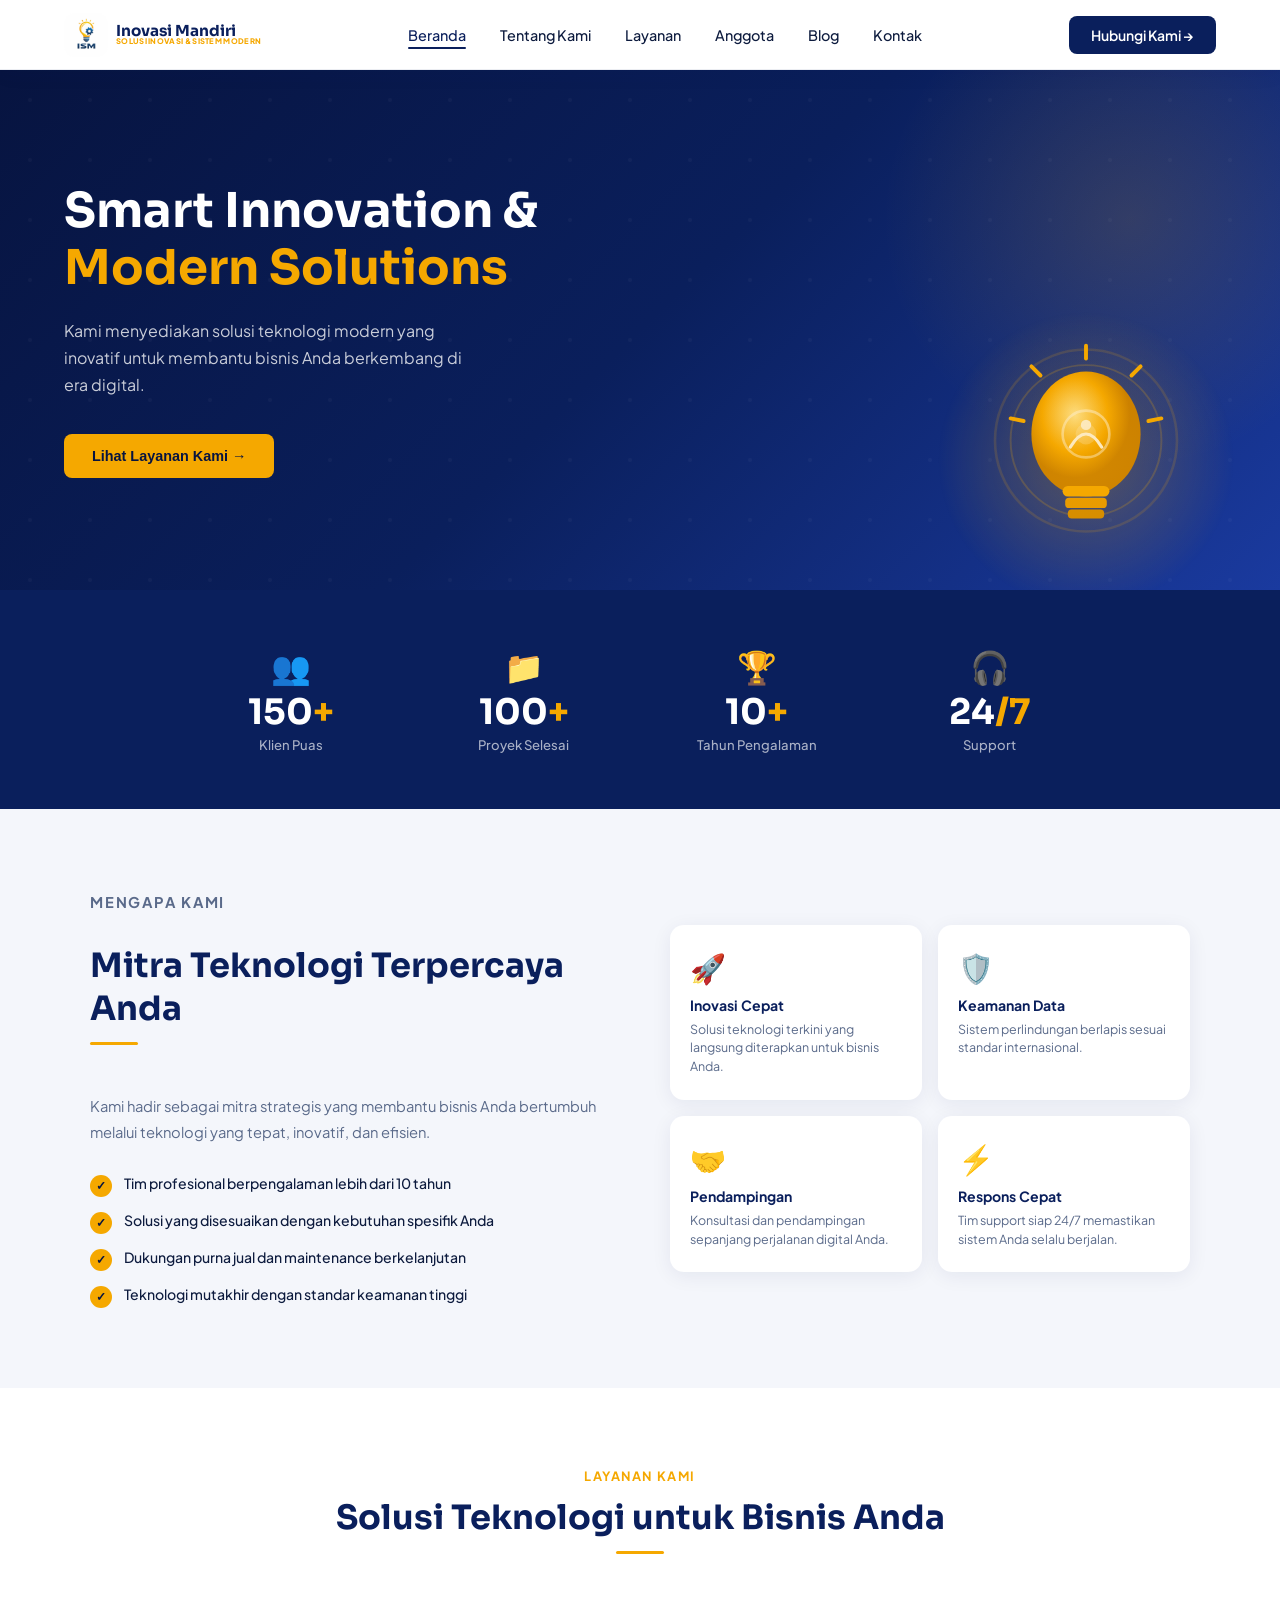
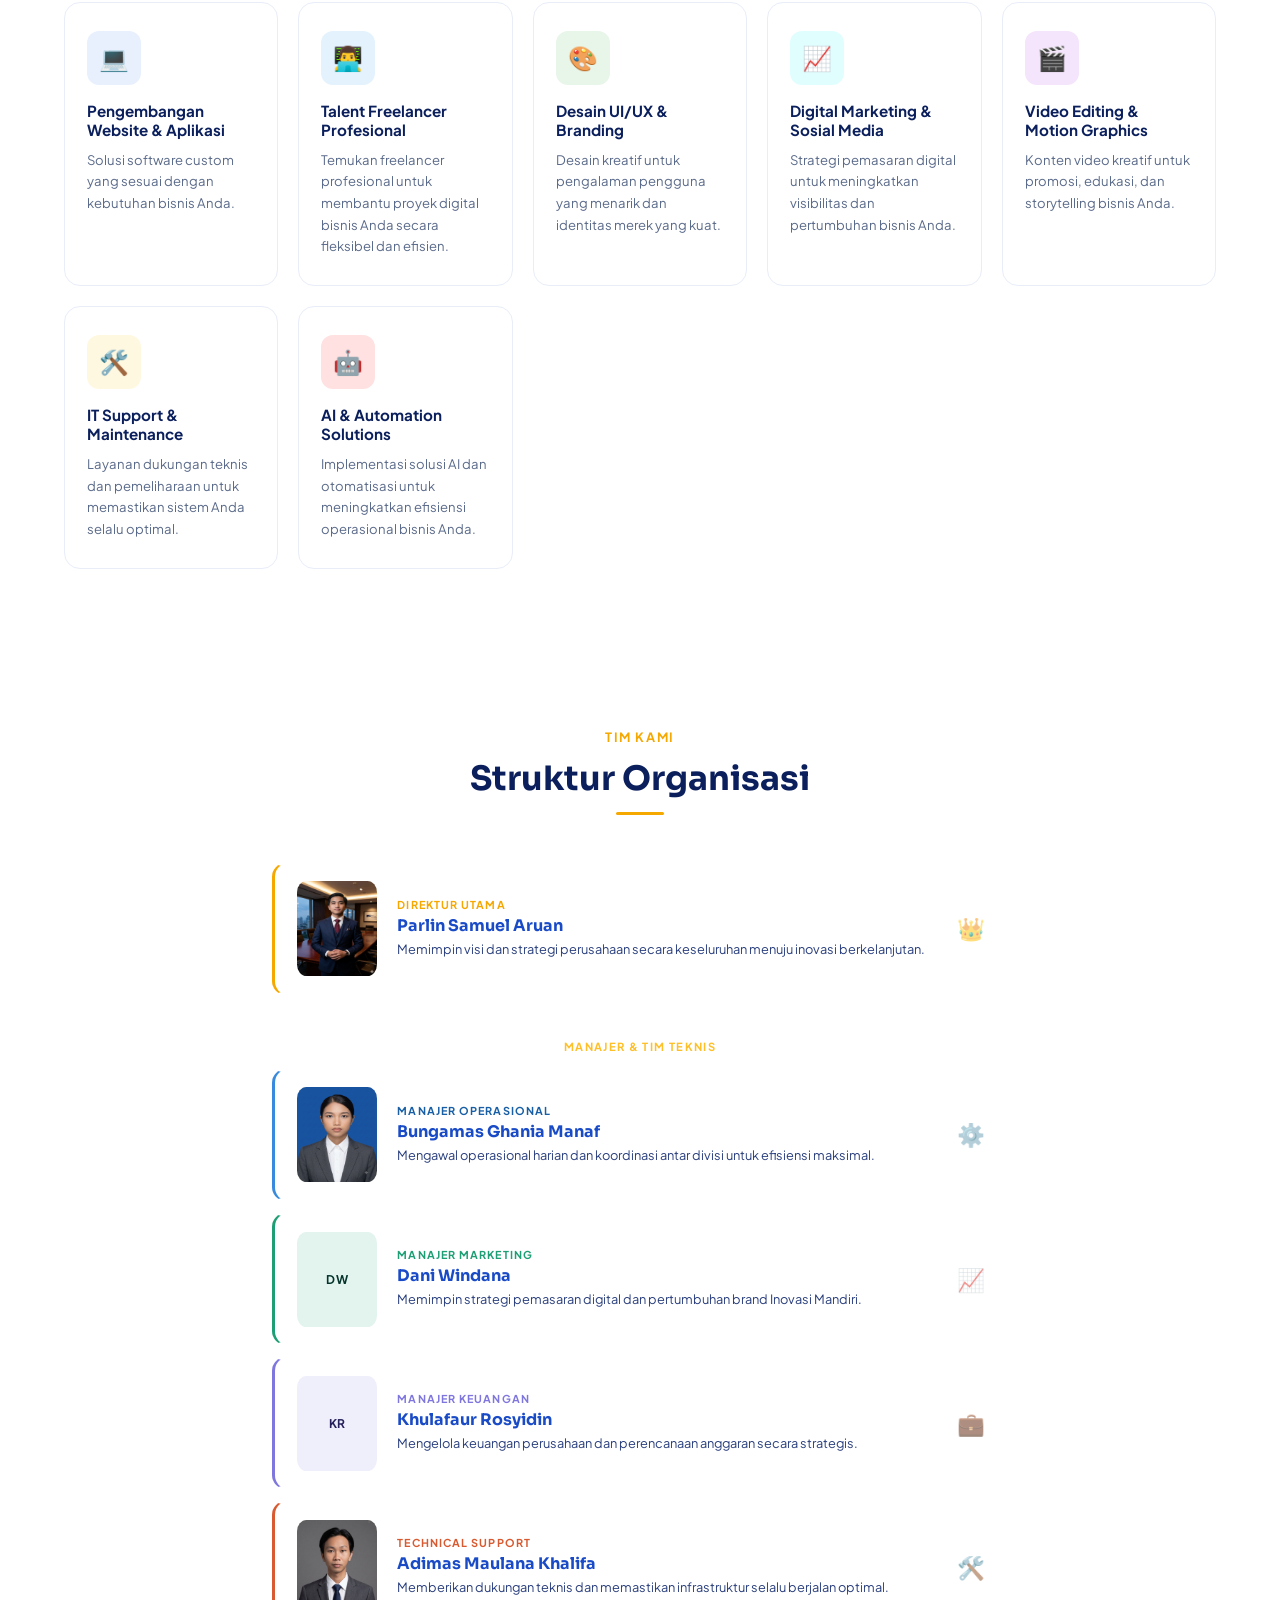
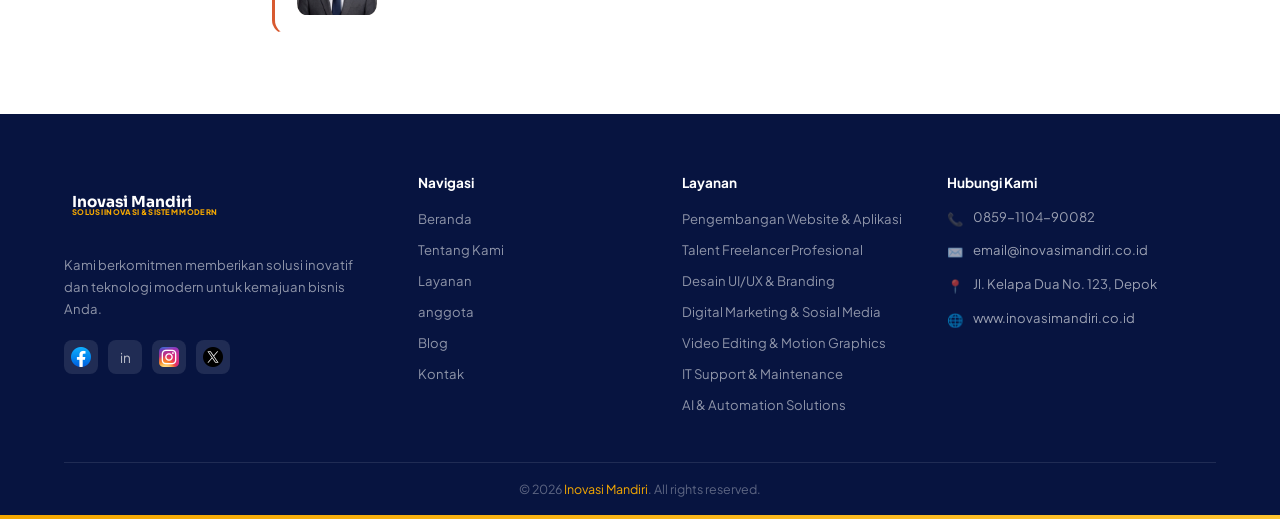
==== commit c27fbbf5: "Update index.html" ====
--- a/index.html
+++ b/index.html
@@ -447,11 +447,13 @@
       <div class="footer-col">
         <h4>Layanan</h4>
         <ul>
-          <li><a href="#">Pengembangan Perangkat Lunak</a></li>
-          <li><a href="#">Sistem &amp; Infrastruktur IT</a></li>
-          <li><a href="#">Keamanan Siber</a></li>
-          <li><a href="#">Konsultasi IT</a></li>
-          <li><a href="#">IT Support &amp; Maintenance</a></li>
+          <li><a href="software.html">Pengembangan Website & Aplikasi</a></li>
+          <li><a href="freelancer_page.html">Talent Freelancer Profesional</a></li>
+          <li><a href="desain_page.html">Desain UI/UX & Branding</a></li>
+          <li><a href="digital_market.html">Digital Marketing & Sosial Media</a></li>
+          <li><a href="vid_editing_page.html">Video Editing & Motion Graphics</a></li>
+          <li><a href="it_support_page.html">IT Support &amp; Maintenance</a></li>
+          <li><a href="AI_page.html">AI & Automation Solutions</a></li>
         </ul>
       </div>
 
